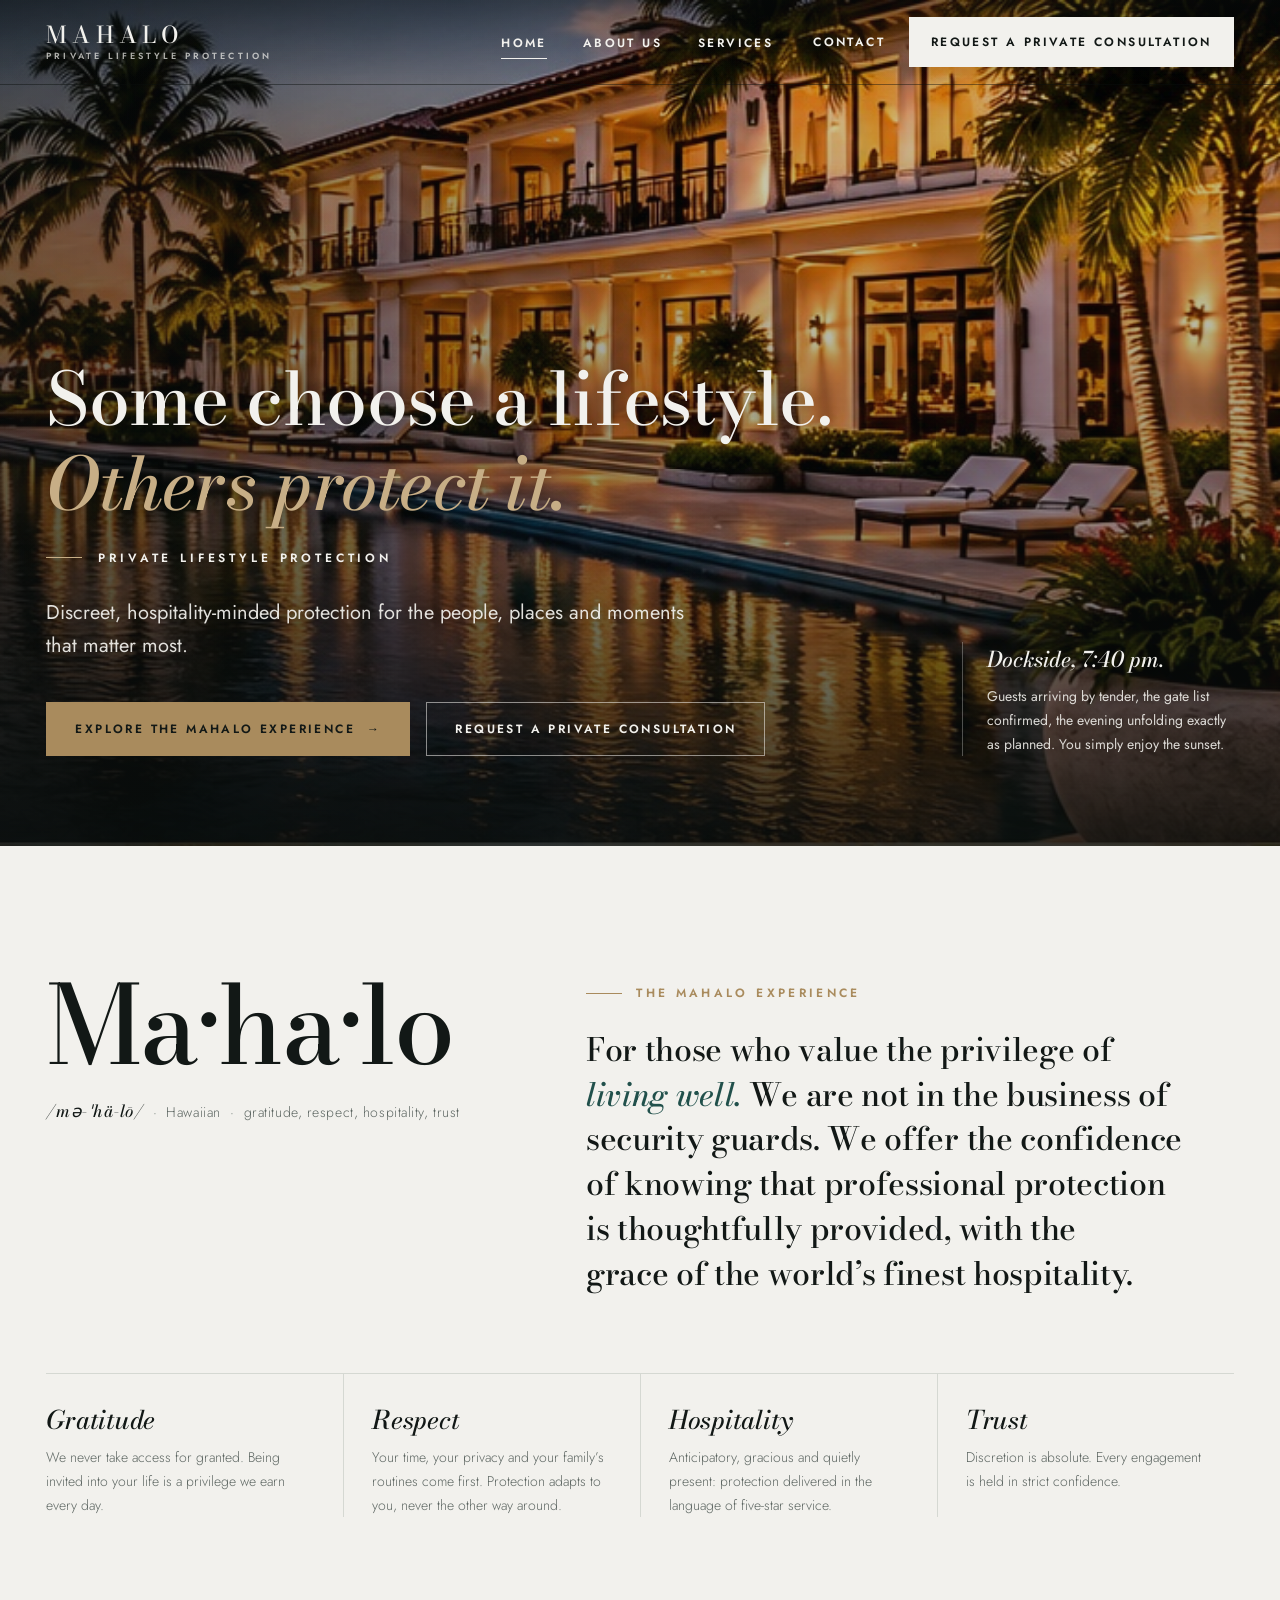
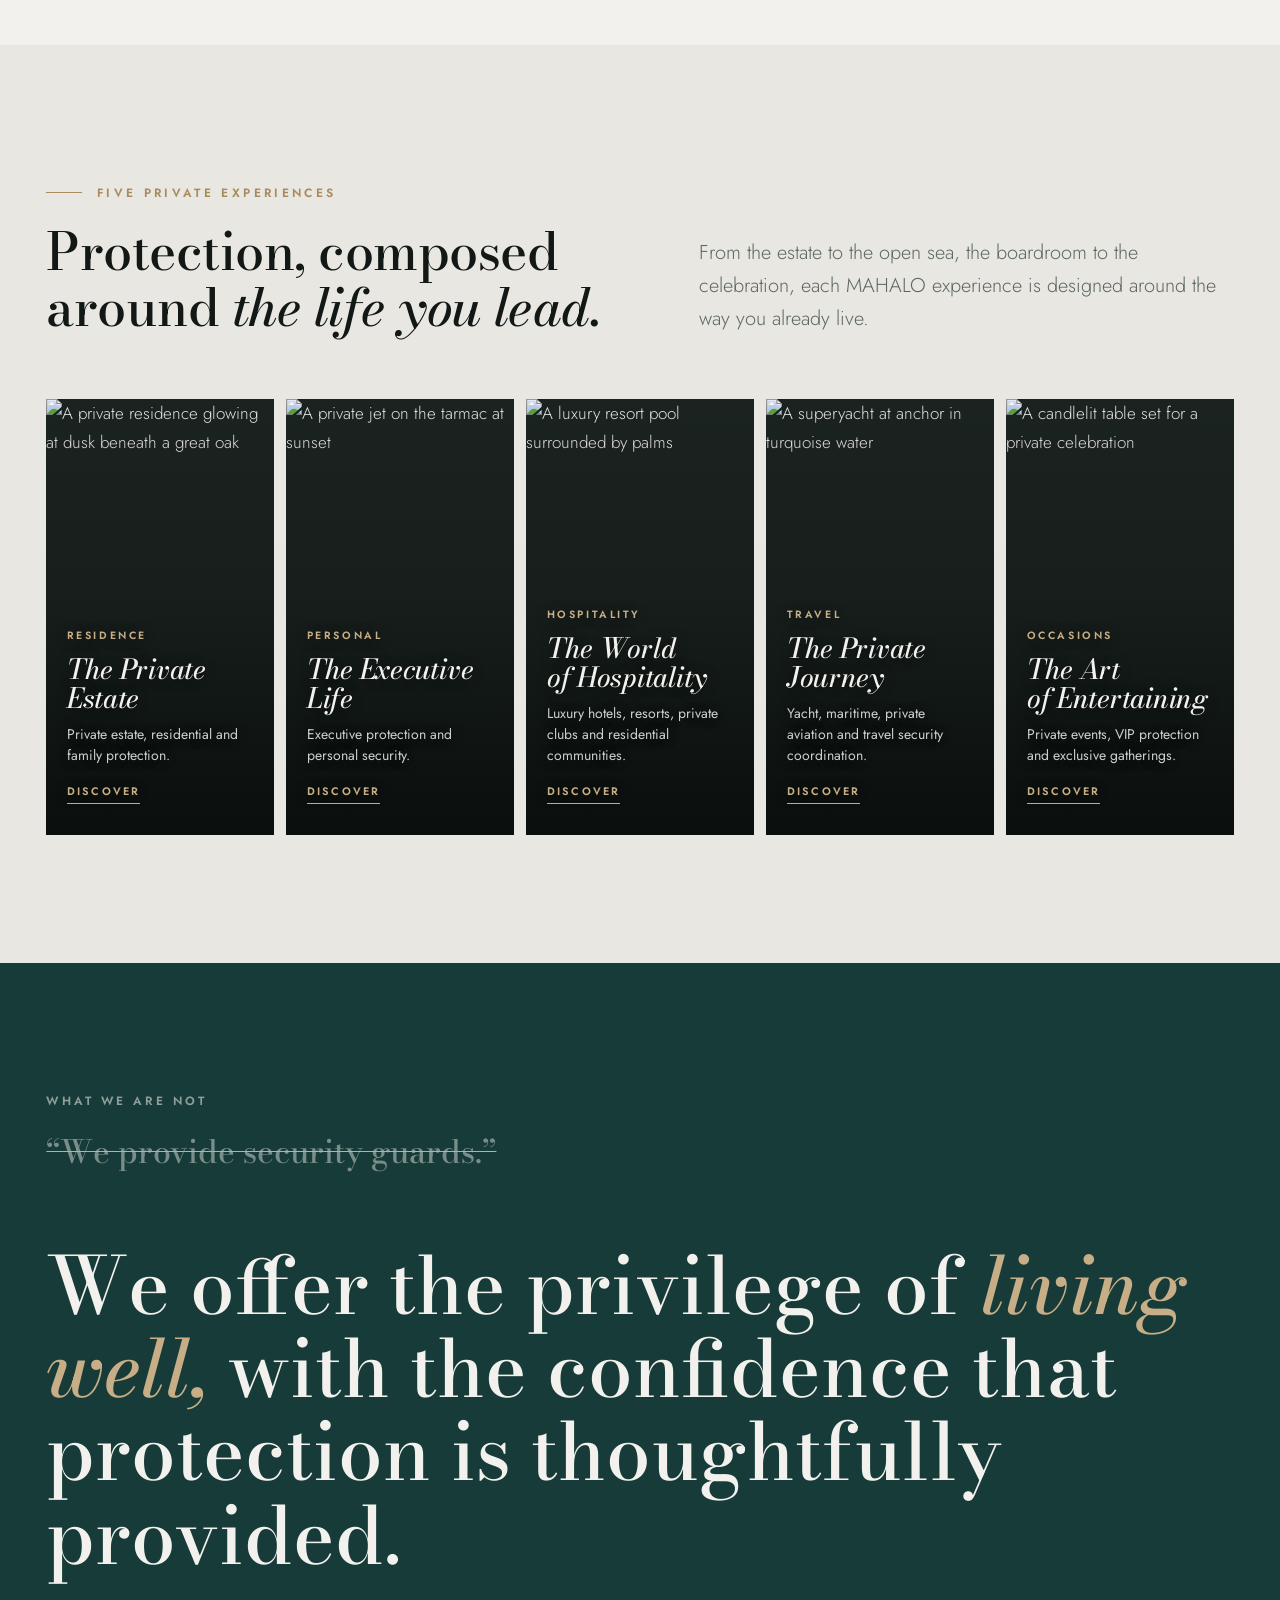
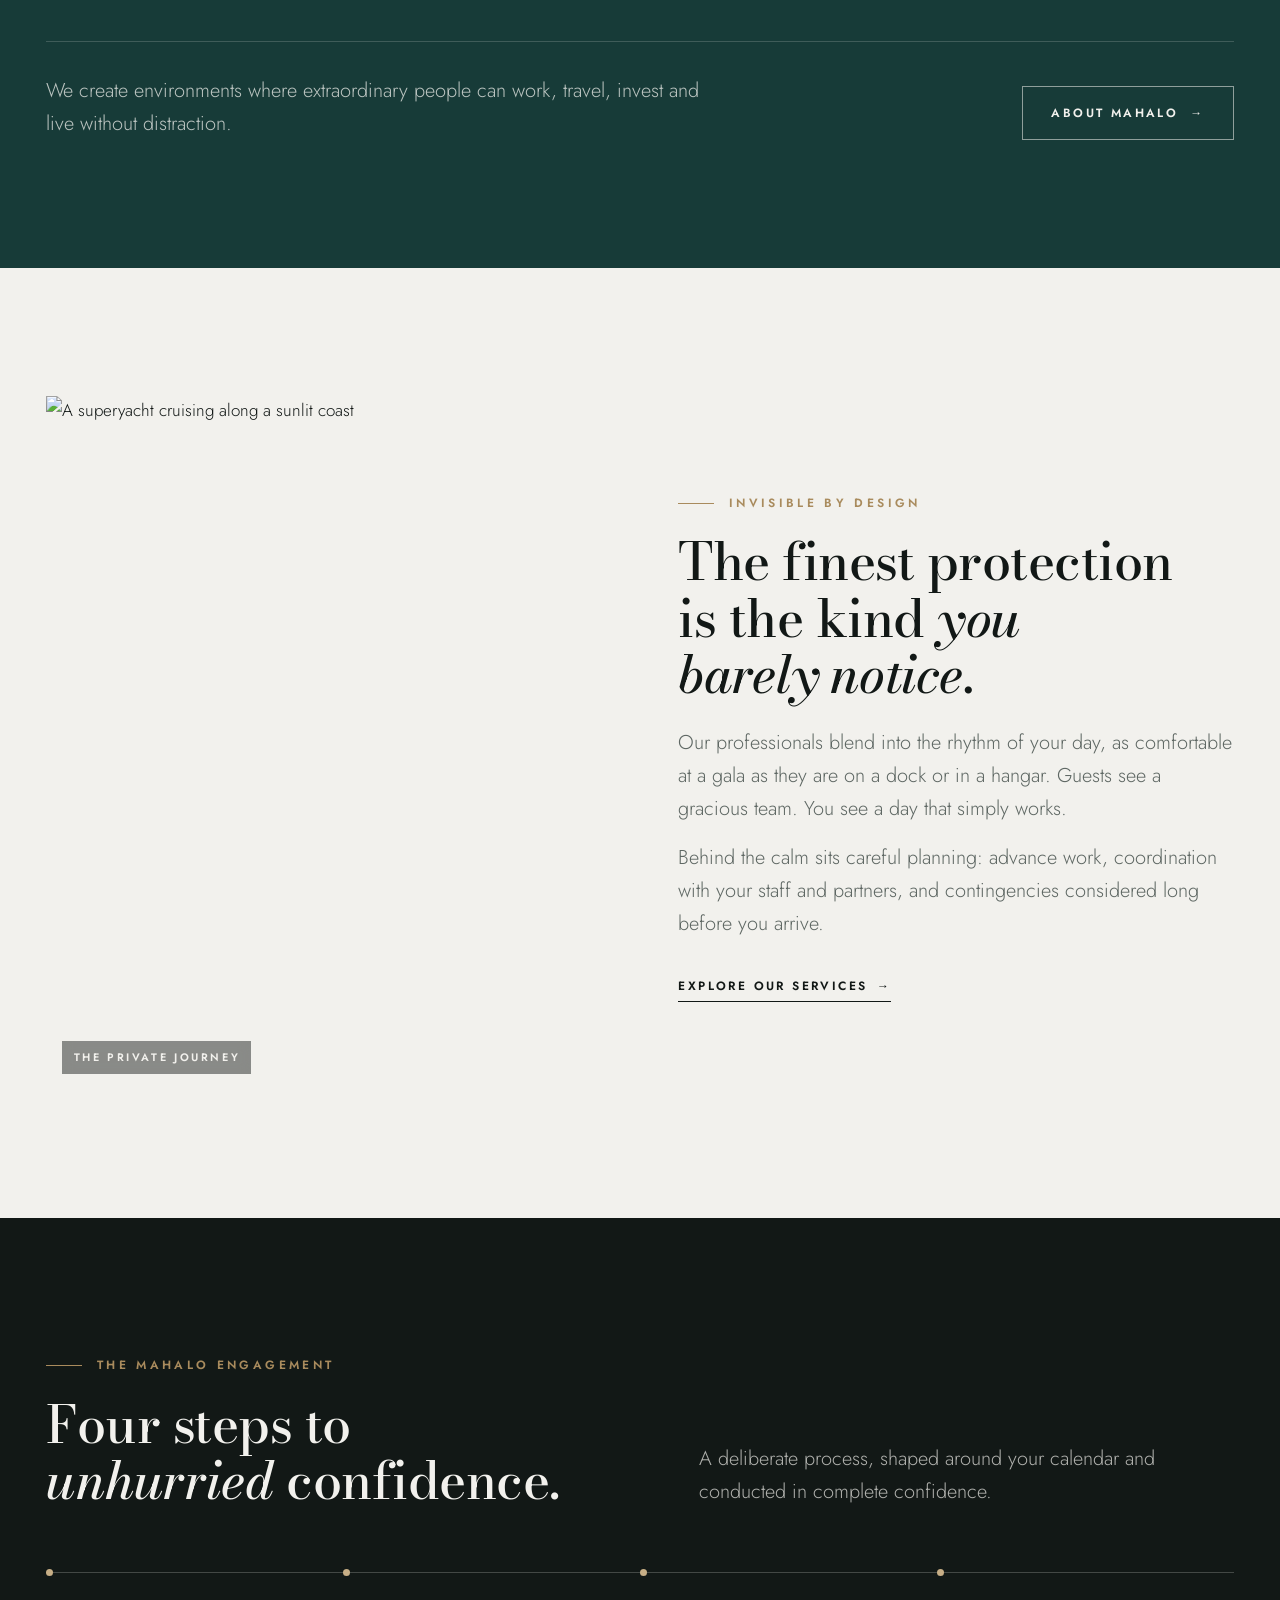
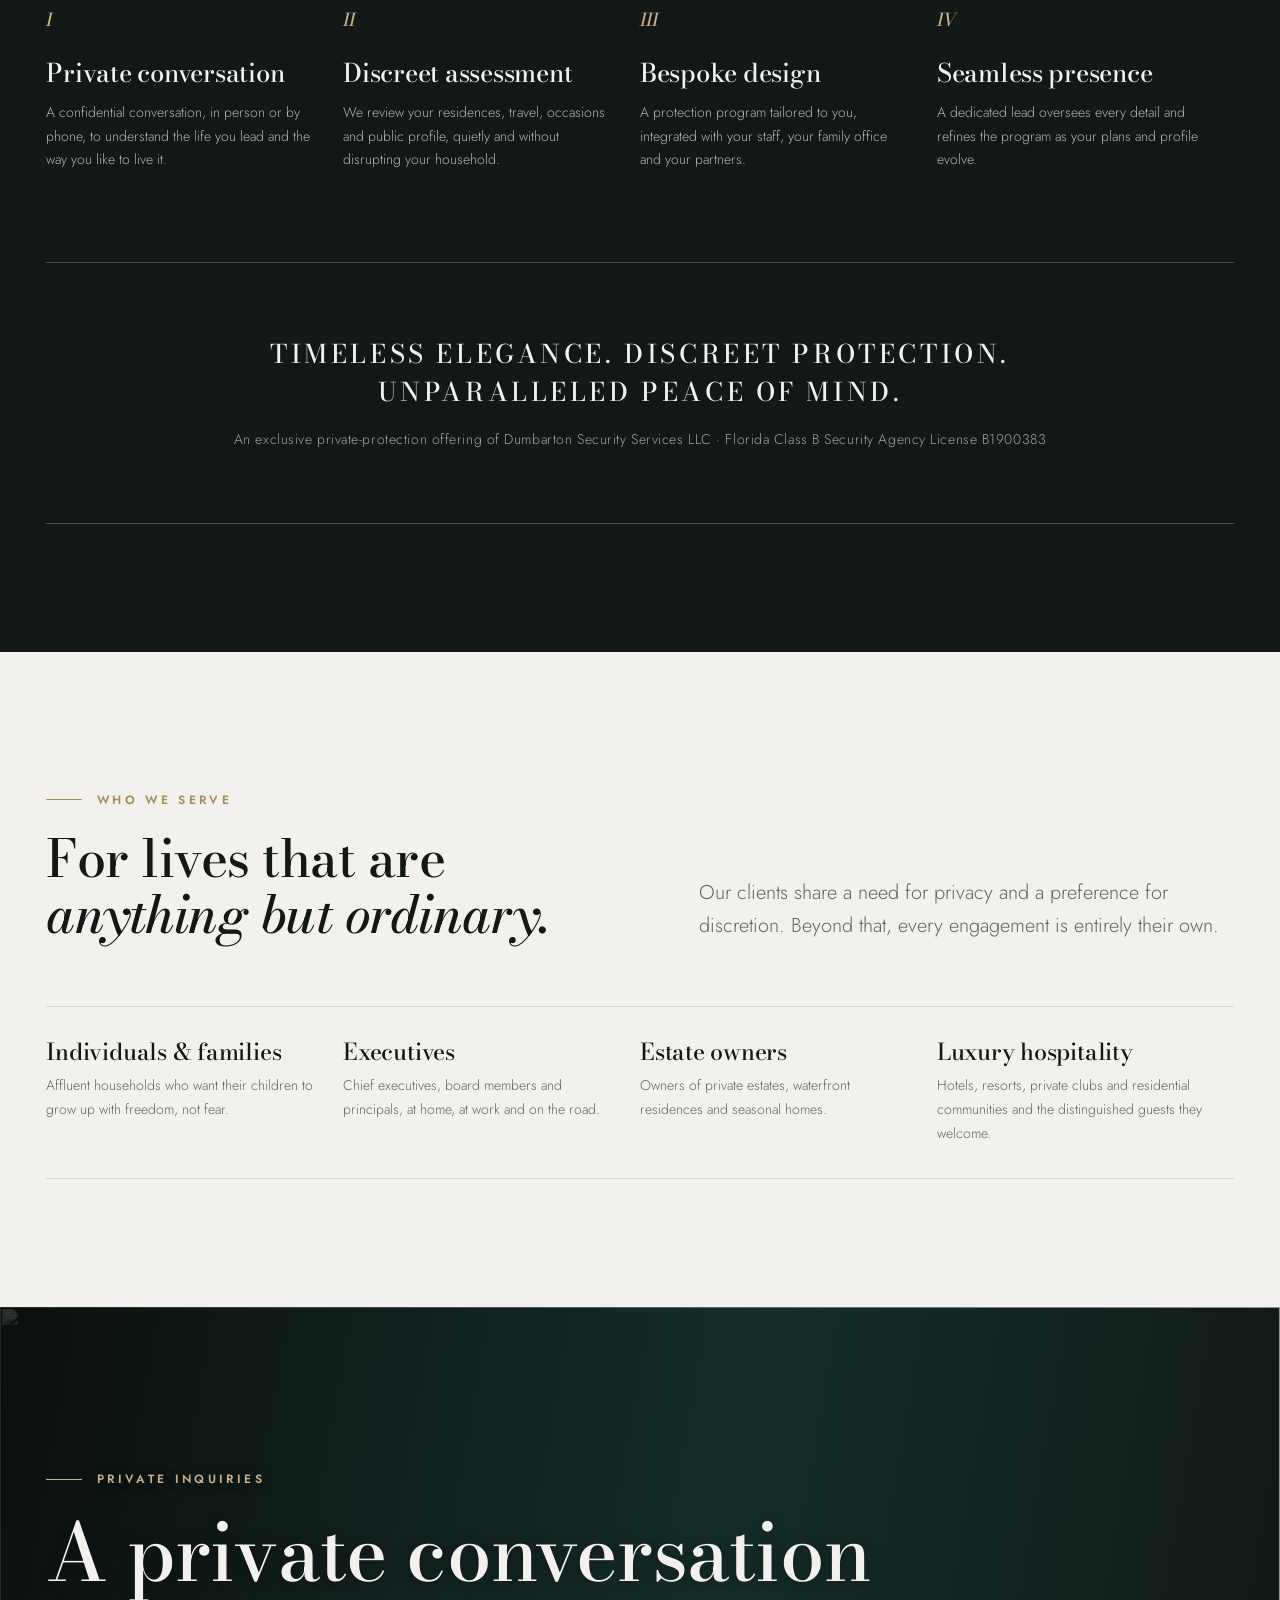
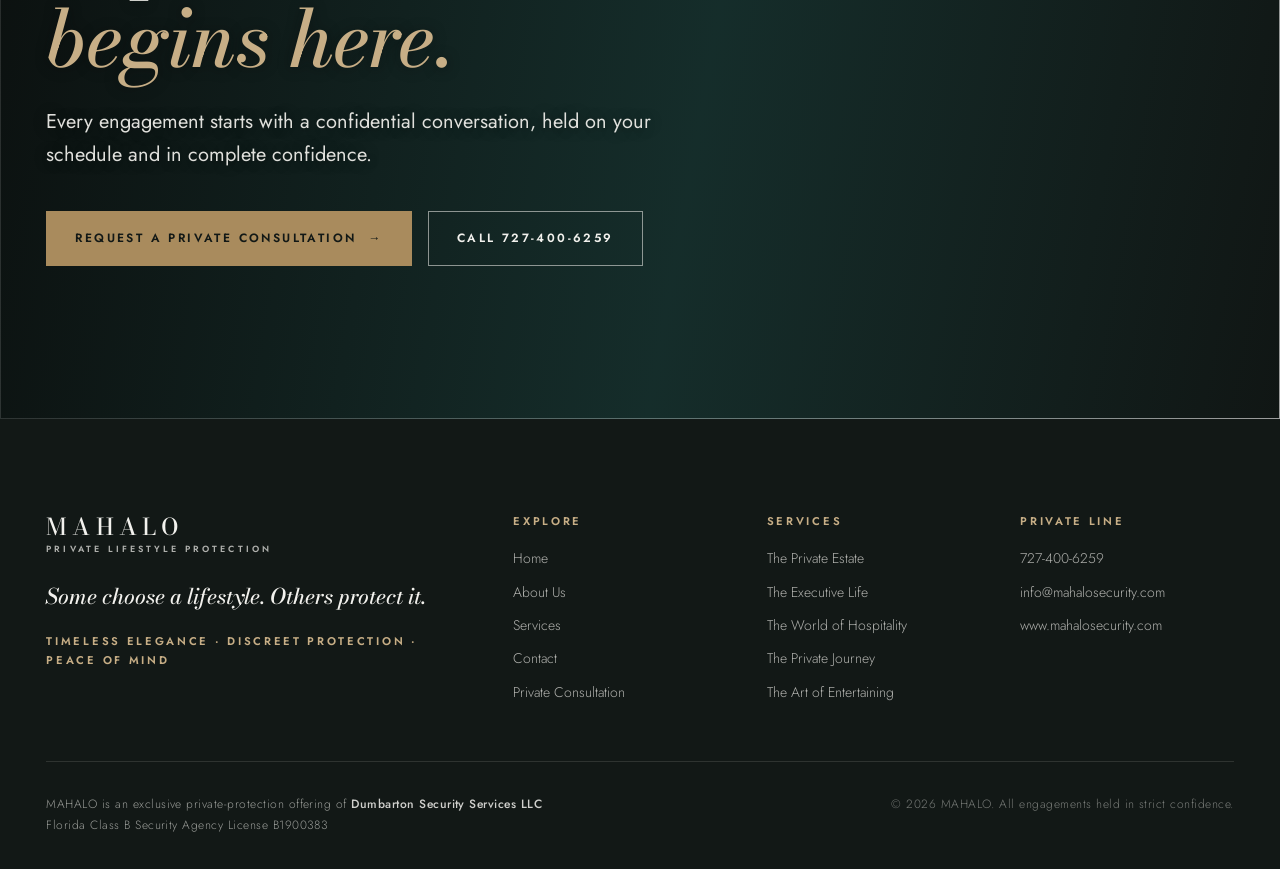
==== Site/index.html @ 7f3442cf "Rebrand as MAHALO luxury lifestyle site with five service pages and SEO Brand - MAHALO / Private Lif" ====
<!doctype html>
<html lang="en">
<head>
<meta charset="utf-8">
<meta name="viewport" content="width=device-width, initial-scale=1, viewport-fit=cover">
<title>MAHALO | Private Lifestyle Protection &amp; Estate Security</title>
<meta name="description" content="Discreet private protection for affluent families, executives, estate owners and luxury hospitality: estate, executive, travel and private event security.">
<meta name="robots" content="index, follow, max-image-preview:large, max-snippet:-1">
<link rel="canonical" href="https://www.mahalosecurity.com/">
<meta name="theme-color" content="#121816">
<meta property="og:type" content="website">
<meta property="og:site_name" content="MAHALO Private Lifestyle Protection">
<meta property="og:title" content="MAHALO | Private Lifestyle Protection &amp; Estate Security">
<meta property="og:description" content="Discreet private protection for affluent families, executives, estate owners and luxury hospitality: estate, executive, travel and private event security.">
<meta property="og:url" content="https://www.mahalosecurity.com/">
<meta property="og:image" content="https://www.mahalosecurity.com/assets/images/mahalo-estate-sunset.jpg">
<meta name="twitter:card" content="summary_large_image">
<meta name="twitter:title" content="MAHALO | Private Lifestyle Protection &amp; Estate Security">
<meta name="twitter:description" content="Discreet private protection for affluent families, executives, estate owners and luxury hospitality: estate, executive, travel and private event security.">
<meta name="twitter:image" content="https://www.mahalosecurity.com/assets/images/mahalo-estate-sunset.jpg">
<link rel="icon" href="assets/favicon.svg" type="image/svg+xml">
<link rel="preconnect" href="https://fonts.googleapis.com">
<link rel="preconnect" href="https://fonts.gstatic.com" crossorigin>
<link rel="stylesheet" href="https://fonts.googleapis.com/css2?family=Bodoni+Moda:ital,opsz,wght@0,6..96,400..600;1,6..96,400..600&family=Jost:wght@300..600&display=swap">
<link rel="stylesheet" href="assets/styles.css?v=11">
<link rel="preload" as="image" href="assets/images/mahalo-estate-sunset.jpg">
<script type="application/ld+json">{"@context": "https://schema.org", "@type": "ProfessionalService", "@id": "https://www.mahalosecurity.com/#mahalo", "name": "MAHALO", "alternateName": "MAHALO Private Lifestyle Protection", "slogan": "Some choose a lifestyle. Others protect it.", "description": "MAHALO provides private lifestyle protection for affluent individuals and families, executives, estate owners and luxury hospitality clients: private estate and family protection, executive protection, luxury hospitality protection, yacht and private aviation travel security, and private event and VIP protection.", "url": "https://www.mahalosecurity.com/", "image": "https://www.mahalosecurity.com/assets/images/mahalo-estate-sunset.jpg", "telephone": "+1-727-400-6259", "email": "info@mahalosecurity.com", "knowsAbout": ["Private lifestyle protection", "Executive protection", "Personal security", "Estate security", "Luxury residential protection", "Family protection", "Yacht and maritime security", "Private aviation security", "Travel security", "Private event security", "VIP protection", "Luxury hospitality security"], "parentOrganization": {"@type": "Organization", "@id": "https://www.mahalosecurity.com/#operator", "name": "Dumbarton Security Services LLC", "hasCredential": {"@type": "EducationalOccupationalCredential", "credentialCategory": "license", "name": "Florida Class B Security Agency License", "identifier": "B1900383", "recognizedBy": {"@type": "GovernmentOrganization", "name": "Florida Department of Agriculture and Consumer Services, Division of Licensing"}}}, "hasOfferCatalog": {"@type": "OfferCatalog", "name": "MAHALO private lifestyle protection services", "itemListElement": [{"@type": "Offer", "itemOffered": {"@type": "Service", "name": "The Private Estate", "description": "Private estate, residential and family protection.", "url": "https://www.mahalosecurity.com/estate-protection.html"}}, {"@type": "Offer", "itemOffered": {"@type": "Service", "name": "The Executive Life", "description": "Executive protection and personal security.", "url": "https://www.mahalosecurity.com/executive-protection.html"}}, {"@type": "Offer", "itemOffered": {"@type": "Service", "name": "The World of Hospitality", "description": "Luxury hotels, resorts, private clubs and residential communities.", "url": "https://www.mahalosecurity.com/luxury-hospitality-security.html"}}, {"@type": "Offer", "itemOffered": {"@type": "Service", "name": "The Private Journey", "description": "Yacht, maritime, private aviation and travel security coordination.", "url": "https://www.mahalosecurity.com/yacht-aviation-travel-security.html"}}, {"@type": "Offer", "itemOffered": {"@type": "Service", "name": "The Art of Entertaining", "description": "Private events, VIP protection and exclusive gatherings.", "url": "https://www.mahalosecurity.com/private-event-security.html"}}]}}</script>
</head>
<body class="has-hero">
<a class="skip-link" href="#main">Skip to content</a>
<header class="site-header">
  <div class="wrap header-inner">
    <a class="brand" href="index.html" aria-label="MAHALO, Private Lifestyle Protection, home">
      <!-- Brand wordmark. Replace with the final MAHALO logo artwork when approved. -->
      <span class="brand-word"><strong>MAHALO</strong><small>Private Lifestyle Protection</small></span>
    </a>
    <button class="menu-toggle" type="button" aria-expanded="false" aria-controls="primary-nav" aria-label="Open menu"><span></span><span></span></button>
    <nav class="primary-nav" id="primary-nav" aria-label="Primary">
      <ul class="nav-links">
          <li><a href="index.html" aria-current="page">Home</a></li>
          <li><a href="about.html">About Us</a></li>
          <li><a href="services.html">Services</a></li>
      </ul>
      <div class="nav-ctas">
        <a class="nav-contact" href="contact.html">Contact</a>
        <a class="btn" href="consultation.html">Request a Private Consultation</a>
      </div>
    </nav>
  </div>
</header>
<main id="main">
<section class="hero">
  <div class="hero-media"><img src="assets/images/mahalo-estate-sunset.jpg" alt="A waterfront estate at sunset, its terraces and palms reflected in the water" fetchpriority="high"></div>
  <div class="wrap hero-content">
    <div>
      <h1 class="rise hero-tagline">Some choose a lifestyle. <span class="tagline-2">Others protect it.</span></h1>
      <p class="hero-sub rise rise-2">Private Lifestyle Protection</p>
      <p class="lede rise rise-3">Discreet, hospitality-minded protection for the people, places and moments that matter most.</p>
      <div class="hero-actions rise rise-4">
        <a class="btn btn--brass" href="#experience">Explore the MAHALO Experience <span class="arrow" aria-hidden="true">→</span></a>
        <a class="btn btn--ghost-light" href="consultation.html">Request a Private Consultation</a>
      </div>
    </div>
    <aside class="hero-aside rise rise-4">
      <strong>Dockside, 7:40 pm.</strong>
      Guests arriving by tender, the gate list confirmed, the evening unfolding exactly as planned. You simply enjoy the sunset.
    </aside>
  </div>
</section>

<section class="section" id="experience">
  <div class="wrap">
    <div class="meaning">
      <div class="reveal">
        <p class="pronounce">Ma·ha·lo</p>
        <p class="pronounce-meta"><i>/mə-ˈhä-lō/</i> &nbsp;·&nbsp; Hawaiian &nbsp;·&nbsp; gratitude, respect, hospitality, trust</p>
      </div>
      <div class="reveal">
        <span class="eyebrow">The MAHALO experience</span>
        <h2 class="meaning-statement" style="margin-top:1.5rem">For those who value the privilege of <em>living well.</em> We are not in the business of security guards. We offer the confidence of knowing that professional protection is thoughtfully provided, with the grace of the world’s finest hospitality.</h2>
      </div>
    </div>
    <div class="pillars reveal">
      <div class="pillar"><h3>Gratitude</h3><p>We never take access for granted. Being invited into your life is a privilege we earn every day.</p></div>
      <div class="pillar"><h3>Respect</h3><p>Your time, your privacy and your family’s routines come first. Protection adapts to you, never the other way around.</p></div>
      <div class="pillar"><h3>Hospitality</h3><p>Anticipatory, gracious and quietly present: protection delivered in the language of five-star service.</p></div>
      <div class="pillar"><h3>Trust</h3><p>Discretion is absolute. Every engagement is held in strict confidence.</p></div>
    </div>
  </div>
</section>

<section class="section section--sand" aria-labelledby="services-title">
  <div class="wrap">
    <div class="section-head reveal">
      <div>
        <span class="eyebrow">Five private experiences</span>
        <h2 id="services-title">Protection, composed around <em>the life you lead.</em></h2>
      </div>
      <p class="lede">From the estate to the open sea, the boardroom to the celebration, each MAHALO experience is designed around the way you already live.</p>
    </div>
    <div class="experiences">
      <a class="experience reveal" href="estate-protection.html">
        <img src="https://images.unsplash.com/photo-1600585154340-be6161a56a0c?auto=format&fit=crop&w=900&q=75" alt="A private residence glowing at dusk beneath a great oak" loading="lazy" decoding="async">
        <div class="experience-body"><span>Residence</span><h3>The Private Estate</h3><p>Private estate, residential and family protection.</p><span class="more">Discover</span></div>
      </a>
      <a class="experience reveal" href="executive-protection.html">
        <img src="https://images.unsplash.com/photo-1474302770737-173ee21bab63?auto=format&fit=crop&w=900&q=75" alt="A private jet on the tarmac at sunset" loading="lazy" decoding="async">
        <div class="experience-body"><span>Personal</span><h3>The Executive Life</h3><p>Executive protection and personal security.</p><span class="more">Discover</span></div>
      </a>
      <a class="experience reveal" href="luxury-hospitality-security.html">
        <img src="https://images.unsplash.com/photo-1566073771259-6a8506099945?auto=format&fit=crop&w=900&q=75" alt="A luxury resort pool surrounded by palms" loading="lazy" decoding="async">
        <div class="experience-body"><span>Hospitality</span><h3>The World of Hospitality</h3><p>Luxury hotels, resorts, private clubs and residential communities.</p><span class="more">Discover</span></div>
      </a>
      <a class="experience reveal" href="yacht-aviation-travel-security.html">
        <img src="https://images.unsplash.com/photo-1567899378494-47b22a2ae96a?auto=format&fit=crop&w=900&q=75" alt="A superyacht at anchor in turquoise water" loading="lazy" decoding="async">
        <div class="experience-body"><span>Travel</span><h3>The Private Journey</h3><p>Yacht, maritime, private aviation and travel security coordination.</p><span class="more">Discover</span></div>
      </a>
      <a class="experience reveal" href="private-event-security.html">
        <img src="https://images.unsplash.com/photo-1519167758481-83f550bb49b3?auto=format&fit=crop&w=900&q=75" alt="A candlelit table set for a private celebration" loading="lazy" decoding="async">
        <div class="experience-body"><span>Occasions</span><h3>The Art of Entertaining</h3><p>Private events, VIP protection and exclusive gatherings.</p><span class="more">Discover</span></div>
      </a>
    </div>
  </div>
</section>

<section class="section section--dark">
  <div class="wrap reframe">
    <p class="reframe-label reveal">What we are not</p>
    <p class="reframe-old reveal">“We provide security guards.”</p>
    <p class="reframe-new reveal">We offer the privilege of <em>living well,</em> with the confidence that protection is thoughtfully provided.</p>
    <div class="reframe-foot reveal">
      <p class="lede">We create environments where extraordinary people can work, travel, invest and live without distraction.</p>
      <a class="btn btn--ghost-light" href="about.html">About MAHALO <span class="arrow" aria-hidden="true">→</span></a>
    </div>
  </div>
</section>

<section class="section">
  <div class="wrap split">
    <figure class="split-media reveal" style="margin:0">
      <img src="https://images.unsplash.com/photo-1569263979104-865ab7cd8d13?auto=format&fit=crop&w=1400&q=75" alt="A superyacht cruising along a sunlit coast" loading="lazy" decoding="async">
      <figcaption>The Private Journey</figcaption>
    </figure>
    <div class="split-body reveal">
      <span class="eyebrow">Invisible by design</span>
      <h2>The finest protection is the kind <em>you barely notice.</em></h2>
      <p class="lede">Our professionals blend into the rhythm of your day, as comfortable at a gala as they are on a dock or in a hangar. Guests see a gracious team. You see a day that simply works.</p>
      <p class="lede">Behind the calm sits careful planning: advance work, coordination with your staff and partners, and contingencies considered long before you arrive.</p>
      <a class="text-link" href="services.html">Explore our services <span aria-hidden="true">→</span></a>
    </div>
  </div>
</section>

<section class="section section--basalt">
  <div class="wrap">
    <div class="section-head reveal">
      <div>
        <span class="eyebrow">The MAHALO engagement</span>
        <h2>Four steps to <em>unhurried</em> confidence.</h2>
      </div>
      <p class="lede">A deliberate process, shaped around your calendar and conducted in complete confidence.</p>
    </div>
    <ol class="process reveal">
      <li><h3>Private conversation</h3><p>A confidential conversation, in person or by phone, to understand the life you lead and the way you like to live it.</p></li>
      <li><h3>Discreet assessment</h3><p>We review your residences, travel, occasions and public profile, quietly and without disrupting your household.</p></li>
      <li><h3>Bespoke design</h3><p>A protection program tailored to you, integrated with your staff, your family office and your partners.</p></li>
      <li><h3>Seamless presence</h3><p>A dedicated lead oversees every detail and refines the program as your plans and profile evolve.</p></li>
    </ol>
    <div class="statement-strip reveal" style="margin-top:clamp(3.5rem,7vw,6rem)">
      <p>Timeless elegance. Discreet protection. Unparalleled peace of mind.</p>
      <small>An exclusive private-protection offering of Dumbarton Security Services LLC · Florida Class B Security Agency License B1900383</small>
    </div>
  </div>
</section>

<section class="section">
  <div class="wrap">
    <div class="section-head reveal">
      <div>
        <span class="eyebrow">Who we serve</span>
        <h2>For lives that are <em>anything but ordinary.</em></h2>
      </div>
      <p class="lede">Our clients share a need for privacy and a preference for discretion. Beyond that, every engagement is entirely their own.</p>
    </div>
    <div class="served reveal">
      <div><h3>Individuals &amp; families</h3><p>Affluent households who want their children to grow up with freedom, not fear.</p></div>
      <div><h3>Executives</h3><p>Chief executives, board members and principals, at home, at work and on the road.</p></div>
      <div><h3>Estate owners</h3><p>Owners of private estates, waterfront residences and seasonal homes.</p></div>
      <div><h3>Luxury hospitality</h3><p>Hotels, resorts, private clubs and residential communities and the distinguished guests they welcome.</p></div>
    </div>
  </div>
</section>

<section class="cta-band" aria-labelledby="cta-title">
  <img src="https://images.unsplash.com/photo-1506929562872-bb421503ef21?auto=format&fit=crop&w=2000&q=75" alt="" loading="lazy" decoding="async">
  <div class="wrap">
    <span class="eyebrow">Private inquiries</span>
    <h2 id="cta-title">A private conversation <em>begins here.</em></h2>
    <p class="lede">Every engagement starts with a confidential conversation, held on your schedule and in complete confidence.</p>
    <div class="cta-actions">
      <a class="btn btn--brass" href="consultation.html">Request a Private Consultation <span class="arrow" aria-hidden="true">→</span></a>
      <a class="btn btn--ghost-light" href="tel:+17274006259">Call 727-400-6259</a>
    </div>
  </div>
</section>

</main>
<footer class="site-footer">
  <div class="wrap">
    <div class="footer-top">
      <div class="footer-brand">
        <a class="brand" href="index.html" aria-label="MAHALO, Private Lifestyle Protection, home">
      <!-- Brand wordmark. Replace with the final MAHALO logo artwork when approved. -->
      <span class="brand-word"><strong>MAHALO</strong><small>Private Lifestyle Protection</small></span>
    </a>
        <p class="footer-tagline">Some choose a lifestyle. Others protect it.</p>
        <p class="footer-statement">Timeless elegance · Discreet protection · Peace of mind</p>
      </div>
      <div class="footer-col">
        <h4>Explore</h4>
        <ul>
          <li><a href="index.html">Home</a></li>
          <li><a href="about.html">About Us</a></li>
          <li><a href="services.html">Services</a></li>
          <li><a href="contact.html">Contact</a></li>
          <li><a href="consultation.html">Private Consultation</a></li>
        </ul>
      </div>
      <div class="footer-col">
        <h4>Services</h4>
        <ul>
          <li><a href="estate-protection.html">The Private Estate</a></li>
          <li><a href="executive-protection.html">The Executive Life</a></li>
          <li><a href="luxury-hospitality-security.html">The World of Hospitality</a></li>
          <li><a href="yacht-aviation-travel-security.html">The Private Journey</a></li>
          <li><a href="private-event-security.html">The Art of Entertaining</a></li>
        </ul>
      </div>
      <div class="footer-col">
        <h4>Private Line</h4>
        <ul>
          <li><a href="tel:+17274006259">727-400-6259</a></li>
          <li><a href="mailto:info@mahalosecurity.com">info@mahalosecurity.com</a></li>
          <li><a href="https://www.mahalosecurity.com/">www.mahalosecurity.com</a></li>
        </ul>
      </div>
    </div>
    <div class="footer-bottom">
      <p class="license">MAHALO is an exclusive private-protection offering of <strong>Dumbarton Security Services LLC</strong><br>Florida Class B Security Agency License B1900383</p>
      <span>&copy; <span id="year">2026</span> MAHALO. All engagements held in strict confidence.</span>
    </div>
  </div>
</footer>
<script src="assets/main.js?v=11"></script>
</body>
</html>
---- Site/assets/styles.css ----
/* ==========================================================================
   Mahalo — Private Lifestyle Protection
   Design tokens
   ========================================================================== */
:root {
  --salt: #f2f1ed;
  --salt-2: #e8e7e1;
  --basalt: #121816;
  --basalt-2: #1c2421;
  --lagoon: #173b38;
  --lagoon-2: #21504b;
  --brass: #a98b5d;
  --brass-soft: #c7ae86;
  --mist: #d5d8d2;
  --stone: #5e6763;
  --stone-light: #9aa39e;

  --font-display: "Bodoni Moda", "Didot", "Bodoni 72", Georgia, serif;
  /* Bodoni Moda text cut: sturdier hairlines, better over imagery */
  --display-opsz: "opsz" 11;
  --display-weight: 500;
  /* small uppercase labels and text set over photography */
  --label-weight: 600;
  --on-image-weight: 400;
  --on-image-shadow: 0 1px 14px rgba(8, 12, 11, 0.45);
  --font-body: "Jost", "Futura", "Avenir Next", "Helvetica Neue", Arial, sans-serif;

  /* type scale */
  --t-xs: 0.75rem;
  --t-sm: 0.875rem;
  --t-base: 1.0625rem;
  --t-lg: 1.25rem;
  --t-xl: clamp(1.5rem, 1.2rem + 1.2vw, 2rem);
  --t-2xl: clamp(2rem, 1.4rem + 2.4vw, 3.25rem);
  --t-3xl: clamp(2.6rem, 1.6rem + 4.2vw, 5.25rem);

  --gutter: clamp(1rem, 0.5rem + 3vw, 3.5rem);
  --maxw: 1320px;
  --header-h: 84px;
  --ease: cubic-bezier(0.22, 0.61, 0.36, 1);
}

*, *::before, *::after { box-sizing: border-box; }

html { scroll-behavior: smooth; -webkit-text-size-adjust: 100%; }

body {
  margin: 0;
  background: var(--salt);
  color: var(--basalt);
  font-family: var(--font-body);
  font-weight: 300;
  font-size: var(--t-base);
  line-height: 1.7;
  -webkit-font-smoothing: antialiased;
  text-rendering: optimizeLegibility;
}

img { max-width: 100%; display: block; }
a { color: inherit; }

h1, h2, h3, h4 {
  font-family: var(--font-display);
  font-variation-settings: var(--display-opsz);
  font-weight: var(--display-weight);
  line-height: 1.08;
  letter-spacing: -0.01em;
  margin: 0;
  text-wrap: balance;
}
h1 em, h2 em, h3 em { font-style: italic; }
p { margin: 0; }

:focus-visible { outline: 2px solid var(--brass); outline-offset: 3px; }

.wrap {
  width: 100%;
  max-width: var(--maxw);
  margin-inline: auto;
  padding-inline: var(--gutter);
}

.eyebrow {
  font-family: var(--font-body);
  font-size: var(--t-xs);
  font-weight: var(--label-weight);
  letter-spacing: 0.28em;
  text-transform: uppercase;
  color: var(--brass);
  display: inline-flex;
  align-items: center;
  gap: 0.9rem;
}
.eyebrow::before {
  content: "";
  width: 2.25rem;
  height: 1px;
  background: currentColor;
}

.lede {
  font-size: var(--t-lg);
  line-height: 1.65;
  color: var(--stone);
  max-width: 34em;
}

.skip-link {
  position: absolute;
  left: -999px;
  top: 0;
  background: var(--basalt);
  color: var(--salt);
  padding: 0.75rem 1rem;
  z-index: 200;
}
.skip-link:focus { left: 1rem; top: 1rem; }

/* ==========================================================================
   Buttons
   ========================================================================== */
.btn {
  --btn-bg: var(--basalt);
  --btn-fg: var(--salt);
  --btn-bd: var(--basalt);
  display: inline-flex;
  align-items: center;
  justify-content: center;
  gap: 0.75rem;
  padding: 1rem 1.75rem;
  background: var(--btn-bg);
  color: var(--btn-fg);
  border: 1px solid var(--btn-bd);
  font-family: var(--font-body);
  font-size: var(--t-xs);
  font-weight: var(--label-weight);
  letter-spacing: 0.2em;
  text-transform: uppercase;
  text-decoration: none;
  cursor: pointer;
  transition: background 0.35s var(--ease), color 0.35s var(--ease), border-color 0.35s var(--ease);
  white-space: nowrap;
}
.btn:hover { --btn-bg: var(--lagoon); --btn-bd: var(--lagoon); }
.btn .arrow { transition: transform 0.35s var(--ease); }
.btn:hover .arrow { transform: translateX(4px); }

.btn--brass { --btn-bg: var(--brass); --btn-bd: var(--brass); --btn-fg: var(--basalt); }
.btn--brass:hover { --btn-bg: var(--brass-soft); --btn-bd: var(--brass-soft); --btn-fg: var(--basalt); }

.btn--ghost { --btn-bg: transparent; --btn-fg: var(--basalt); --btn-bd: currentColor; }
.btn--ghost:hover { --btn-bg: var(--basalt); --btn-fg: var(--salt); --btn-bd: var(--basalt); }

.btn--ghost-light { --btn-bg: transparent; --btn-fg: var(--salt); --btn-bd: rgba(242, 241, 237, 0.55); }
.btn--ghost-light:hover { --btn-bg: var(--salt); --btn-fg: var(--basalt); --btn-bd: var(--salt); }

.text-link {
  font-size: var(--t-xs);
  font-weight: var(--label-weight);
  letter-spacing: 0.2em;
  text-transform: uppercase;
  text-decoration: none;
  padding-bottom: 0.3rem;
  border-bottom: 1px solid currentColor;
  display: inline-flex;
  gap: 0.6rem;
  align-items: center;
}
.text-link:hover { color: var(--brass); }

/* ==========================================================================
   Header (sticky)
   ========================================================================== */
.site-header {
  position: fixed;
  inset: 0 0 auto 0;
  z-index: 100;
  padding-top: env(safe-area-inset-top, 0px);
  color: var(--basalt);
  background: rgba(242, 241, 237, 0.92);
  backdrop-filter: saturate(140%) blur(14px);
  -webkit-backdrop-filter: saturate(140%) blur(14px);
  border-bottom: 1px solid rgba(18, 24, 22, 0.08);
  transition: background 0.45s var(--ease), color 0.45s var(--ease), border-color 0.45s var(--ease);
}
/* Over a photo hero, the header starts transparent and turns solid on scroll */
.has-hero .site-header:not(.is-scrolled):not(.menu-open) {
  background: linear-gradient(to bottom, rgba(10, 14, 13, 0.45), rgba(10, 14, 13, 0));
  backdrop-filter: none;
  -webkit-backdrop-filter: none;
  border-color: transparent;
  color: var(--salt);
}

.header-inner {
  height: var(--header-h);
  display: flex;
  align-items: center;
  justify-content: space-between;
  gap: 2rem;
}

/* ---- LOGO PLACEHOLDER: replace .brand contents with the Mahalo logo ---- */
.brand {
  display: inline-flex;
  align-items: center;
  gap: 0.8rem;
  text-decoration: none;
  flex-shrink: 0;
}
.brand-mark {
  width: 38px;
  height: 38px;
  border: 1px dashed currentColor;
  border-radius: 50%;
  display: grid;
  place-items: center;
  font-family: var(--font-display);
  font-variation-settings: var(--display-opsz);
  font-weight: var(--display-weight);
  font-style: italic;
  font-size: 1.1rem;
  opacity: 0.9;
}
.brand-word {
  display: flex;
  flex-direction: column;
  line-height: 1;
}
.brand-word strong {
  font-family: var(--font-display);
  font-variation-settings: var(--display-opsz);
  font-weight: 500;
  font-size: 1.45rem;
  letter-spacing: 0.22em;
}
.brand-word small {
  font-size: 0.56rem;
  letter-spacing: 0.34em;
  text-transform: uppercase; font-weight: var(--label-weight);
  margin-top: 0.4rem;
  opacity: 0.7;
}

.primary-nav { display: flex; align-items: center; gap: 2.5rem; }
.nav-links {
  display: flex;
  gap: 2.25rem;
  list-style: none;
  margin: 0;
  padding: 0;
}
.nav-links a {
  white-space: nowrap;
  font-size: var(--t-xs);
  font-weight: var(--label-weight);
  letter-spacing: 0.2em;
  text-transform: uppercase;
  text-decoration: none;
  position: relative;
  padding-block: 0.4rem;
}
.nav-links a::after {
  content: "";
  position: absolute;
  left: 0;
  right: 0;
  bottom: 0;
  height: 1px;
  background: currentColor;
  transform: scaleX(0);
  transform-origin: left;
  transition: transform 0.4s var(--ease);
}
.nav-links a:hover::after,
.nav-links a[aria-current="page"]::after,
.nav-contact:hover::after,
.nav-contact[aria-current="page"]::after { transform: scaleX(1); }
.nav-contact {
  font-size: var(--t-xs);
  font-weight: var(--label-weight);
  letter-spacing: 0.2em;
  text-transform: uppercase;
  text-decoration: none;
  position: relative;
  padding-block: 0.4rem;
}
.nav-contact::after {
  content: "";
  position: absolute;
  left: 0; right: 0; bottom: 0;
  height: 1px;
  background: currentColor;
  transform: scaleX(0);
  transform-origin: left;
  transition: transform 0.4s var(--ease);
}

.nav-ctas { display: flex; align-items: center; gap: 1.5rem; }
.nav-ctas .btn { padding: 0.85rem 1.3rem; }
.has-hero .site-header:not(.is-scrolled):not(.menu-open) .nav-ctas .btn {
  --btn-bg: var(--salt); --btn-fg: var(--basalt); --btn-bd: var(--salt);
}

.menu-toggle {
  display: none;
  background: none;
  border: 0;
  color: inherit;
  width: 44px;
  height: 44px;
  padding: 0;
  cursor: pointer;
  position: relative;
}
.menu-toggle span {
  position: absolute;
  left: 10px;
  right: 10px;
  height: 1px;
  background: currentColor;
  transition: transform 0.35s var(--ease), opacity 0.2s;
}
.menu-toggle span:nth-child(1) { top: 17px; }
.menu-toggle span:nth-child(2) { top: 26px; }
.menu-open .menu-toggle span:nth-child(1) { transform: translateY(4.5px) rotate(45deg); }
.menu-open .menu-toggle span:nth-child(2) { transform: translateY(-4.5px) rotate(-45deg); }

@media (max-width: 1080px) {
  .nav-links { gap: 1.25rem; }
  .primary-nav { gap: 1.25rem; }
  .nav-ctas .btn { padding-inline: 1rem; }
  .nav-ctas .nav-contact { display: none; }
}

@media (max-width: 900px) {
  :root { --header-h: 72px; }
  /* backdrop-filter would trap the fixed menu panel inside the header */
  .site-header, .has-hero .site-header:not(.is-scrolled):not(.menu-open) { backdrop-filter: none; -webkit-backdrop-filter: none; }
  .site-header { background: rgba(242, 241, 237, 0.97); }
  .menu-toggle { display: block; }
  .primary-nav {
    position: fixed;
    inset: calc(var(--header-h) + env(safe-area-inset-top, 0px)) 0 0 0;
    background: var(--salt);
    color: var(--basalt);
    flex-direction: column;
    align-items: stretch;
    justify-content: space-between;
    gap: 2rem;
    padding: 2.5rem var(--gutter) calc(2.5rem + env(safe-area-inset-bottom, 0px));
    overflow-y: auto;
    opacity: 0;
    visibility: hidden;
    transform: translateY(-8px);
    transition: opacity 0.35s var(--ease), transform 0.35s var(--ease), visibility 0.35s;
  }
  .menu-open .primary-nav { opacity: 1; visibility: visible; transform: none; }
  .nav-links { flex-direction: column; gap: 0; }
  .nav-links li { border-bottom: 1px solid var(--mist); }
  .nav-links a {
    display: block;
    font-family: var(--font-display);
  font-variation-settings: var(--display-opsz);
    font-size: 2.1rem;
    font-weight: var(--display-weight);
    letter-spacing: 0;
    text-transform: none;
    padding-block: 1rem;
  }
  .nav-links a::after { display: none; }
  .nav-links a[aria-current="page"] { font-style: italic; color: var(--lagoon); }
  .primary-nav { justify-content: flex-start; gap: 0; }
  .nav-ctas { flex: 1; flex-direction: column; align-items: stretch; gap: 2rem; }
  .nav-ctas .btn { padding: 1.1rem 1.5rem; margin-top: auto; }
  .nav-ctas .nav-contact { display: block; font-family: var(--font-display);
  font-variation-settings: var(--display-opsz); font-size: 2.1rem; font-weight: var(--display-weight); letter-spacing: 0; text-transform: none; padding-block: 1rem; border-bottom: 1px solid var(--mist); }
  .nav-ctas .nav-contact::after { display: none; }
  body.menu-locked { overflow: hidden; }
}

/* ==========================================================================
   Heroes
   ========================================================================== */
.hero {
  position: relative;
  min-height: min(94vh, 900px);
  display: flex;
  align-items: flex-end;
  color: var(--salt);
  background: var(--basalt);
  overflow: hidden;
  isolation: isolate;
}
.hero-media {
  position: absolute;
  inset: 0;
  z-index: -2;
}
.hero-media img {
  width: 100%;
  height: 100%;
  object-fit: cover;
  animation: drift 24s var(--ease) both;
}
.hero::after {
  content: "";
  position: absolute;
  inset: 0;
  z-index: -1;
  background:
    linear-gradient(to top, rgba(10, 14, 13, 0.82) 0%, rgba(10, 14, 13, 0.35) 45%, rgba(10, 14, 13, 0.15) 100%),
    linear-gradient(to right, rgba(10, 14, 13, 0.45), rgba(10, 14, 13, 0) 60%);
}
@keyframes drift {
  from { transform: scale(1.08); }
  to { transform: scale(1); }
}

.hero-content {
  padding-top: calc(var(--header-h) + 4rem);
  padding-bottom: clamp(3rem, 7vw, 6rem);
  display: grid;
  grid-template-columns: minmax(0, 1fr) auto;
  align-items: end;
  gap: 3rem;
}
.hero h1 {
  font-size: var(--t-3xl);
  max-width: 13em;
  margin-top: 1.5rem;
}
.hero h1 em { color: var(--brass-soft); white-space: nowrap; }
.hero .lede { color: rgba(242, 241, 237, 0.92); font-weight: var(--on-image-weight); margin-top: 1.75rem; max-width: 32em; }
.hero-actions { display: flex; flex-wrap: wrap; gap: 1rem; margin-top: 2.5rem; }
.hero .eyebrow { color: var(--salt); }
.hero .eyebrow::before { background: var(--brass-soft); }
.hero-content, .cta-band .wrap, .tile-caption { text-shadow: var(--on-image-shadow); }
.hero .btn, .cta-band .btn { text-shadow: none; }

.hero-aside {
  max-width: 17rem;
  border-left: 1px solid rgba(242, 241, 237, 0.3);
  padding-left: 1.5rem;
  font-size: var(--t-sm);
  font-weight: var(--on-image-weight);
  color: rgba(242, 241, 237, 0.88);
}
.hero-aside strong {
  display: block;
  font-family: var(--font-display);
  font-variation-settings: var(--display-opsz);
  font-weight: var(--display-weight);
  font-style: italic;
  font-size: 1.35rem;
  color: var(--salt);
  margin-bottom: 0.4rem;
}

.hero--page { min-height: min(72vh, 640px); }
.hero--page h1 { font-size: var(--t-3xl); }

/* load sequence — elements begin visible; animation only adds polish */
.rise { animation: rise 1.1s var(--ease) both; }
.rise-2 { animation-delay: 0.12s; }
.rise-3 { animation-delay: 0.24s; }
.rise-4 { animation-delay: 0.36s; }
@keyframes rise {
  from { opacity: 0.001; transform: translateY(18px); }
  to { opacity: 1; transform: none; }
}

@media (max-width: 900px) {
  .hero-content { grid-template-columns: 1fr; }
  .hero-aside { display: none; }
}
@media (max-width: 520px) {
  .hero-actions .btn { flex: 1 1 100%; }
}

/* ==========================================================================
   Sections
   ========================================================================== */
.section { padding-block: clamp(4.5rem, 10vw, 9rem); }
.section--tight { padding-block: clamp(3.5rem, 7vw, 6rem); }
.section--dark { background: var(--lagoon); color: var(--salt); }
.section--dark .lede { color: rgba(242, 241, 237, 0.75); }
.section--dark .eyebrow { color: var(--brass-soft); }
.section--basalt { background: var(--basalt); color: var(--salt); }
.section--basalt .lede { color: rgba(242, 241, 237, 0.7); }
.section--sand { background: var(--salt-2); }

.section-head {
  display: grid;
  grid-template-columns: minmax(0, 1.1fr) minmax(0, 1fr);
  gap: 2rem 4rem;
  align-items: end;
  margin-bottom: clamp(2.5rem, 5vw, 4.5rem);
}
.section-head h2 { font-size: var(--t-2xl); margin-top: 1.25rem; }
@media (max-width: 820px) {
  .section-head { grid-template-columns: 1fr; }
}

/* ---- Philosophy / meaning ---- */
.meaning {
  display: grid;
  grid-template-columns: minmax(0, 5fr) minmax(0, 7fr);
  gap: clamp(2.5rem, 6vw, 7rem);
  align-items: start;
}
.pronounce {
  font-family: var(--font-display);
  font-variation-settings: var(--display-opsz);
  font-weight: var(--display-weight);
  font-size: clamp(3.5rem, 2rem + 6vw, 7.5rem);
  line-height: 0.95;
  letter-spacing: -0.02em;
}
.pronounce-meta {
  margin-top: 1.25rem;
  font-size: var(--t-sm);
  color: var(--stone);
  letter-spacing: 0.04em;
}
.pronounce-meta i { font-family: var(--font-display);
  font-variation-settings: var(--display-opsz);
  font-weight: var(--display-weight); font-size: 1.05rem; color: var(--basalt); }
.meaning-statement {
  font-family: var(--font-display);
  font-variation-settings: var(--display-opsz);
  font-weight: var(--display-weight);
  font-size: var(--t-xl);
  line-height: 1.4;
  max-width: 26em;
}
.meaning-statement em { color: var(--lagoon-2); }

.pillars {
  display: grid;
  grid-template-columns: repeat(4, minmax(0, 1fr));
  margin-top: clamp(3rem, 6vw, 5rem);
  border-top: 1px solid var(--mist);
}
.pillar {
  padding: 2rem 1.75rem 0 0;
}
.pillar + .pillar { padding-left: 1.75rem; border-left: 1px solid var(--mist); }
.pillar h3 {
  font-size: 1.6rem;
  font-style: italic;
  margin-bottom: 0.75rem;
}
.pillar p { font-size: var(--t-sm); color: var(--stone); line-height: 1.7; }
@media (max-width: 1000px) {
  .meaning { grid-template-columns: 1fr; }
}
@media (max-width: 820px) {
  .pillars { grid-template-columns: repeat(2, minmax(0, 1fr)); }
  .pillar:nth-child(3) { padding-left: 0; border-left: 0; }
  .pillar { padding-bottom: 1.5rem; }
}
@media (max-width: 480px) {
  .pillars { grid-template-columns: 1fr; }
  .pillar, .pillar + .pillar { padding-left: 0; border-left: 0; border-bottom: 1px solid var(--mist); }
}

/* ---- Lifestyle mosaic ---- */
.mosaic {
  display: grid;
  grid-template-columns: repeat(12, minmax(0, 1fr));
  grid-auto-rows: clamp(120px, 14vw, 190px);
  gap: clamp(0.75rem, 1.5vw, 1.25rem);
}
.tile {
  position: relative;
  overflow: hidden;
  color: var(--salt);
  text-decoration: none;
  background: var(--basalt-2);
}
.tile img {
  position: absolute;
  inset: 0;
  width: 100%;
  height: 100%;
  object-fit: cover;
  transition: transform 1.4s var(--ease);
}
.tile::after {
  content: "";
  position: absolute;
  inset: 0;
  background: linear-gradient(to top, rgba(10, 14, 13, 0.75), rgba(10, 14, 13, 0) 55%);
}
.tile:hover img { transform: scale(1.045); }
.tile-caption {
  position: absolute;
  left: 0;
  right: 0;
  bottom: 0;
  z-index: 1;
  padding: clamp(1rem, 2vw, 1.75rem);
}
.tile-caption span {
  font-size: 0.68rem;
  letter-spacing: 0.26em;
  text-transform: uppercase; font-weight: var(--label-weight);
  color: var(--brass-soft);
}
.tile-caption h3 {
  font-size: clamp(1.35rem, 1rem + 1vw, 1.9rem);
  margin-top: 0.4rem;
}
.tile--a { grid-column: span 7; grid-row: span 4; }
.tile--b { grid-column: span 5; grid-row: span 2; }
.tile--c { grid-column: span 5; grid-row: span 2; }
.tile--d { grid-column: span 4; grid-row: span 2; }
.tile--e { grid-column: span 4; grid-row: span 2; }
.tile--f { grid-column: span 4; grid-row: span 2; }
@media (max-width: 820px) {
  .mosaic { grid-template-columns: repeat(2, minmax(0, 1fr)); grid-auto-rows: 200px; }
  .tile--a { grid-column: span 2; grid-row: span 2; }
  .tile--b, .tile--c, .tile--d, .tile--e, .tile--f { grid-column: span 1; grid-row: span 1; }
}
@media (max-width: 480px) {
  .mosaic { grid-template-columns: 1fr; grid-auto-rows: 240px; }
  .tile--a { grid-column: span 1; grid-row: span 1; }
}

/* ---- Reframe (old message vs new) ---- */
.reframe { text-align: left; }
.reframe-old {
  font-family: var(--font-display);
  font-variation-settings: var(--display-opsz);
  font-weight: var(--display-weight);
  font-size: var(--t-xl);
  color: rgba(242, 241, 237, 0.45);
  text-decoration: line-through;
  text-decoration-thickness: 1px;
  text-decoration-color: var(--brass-soft);
}
.reframe-label {
  font-size: var(--t-xs);
  letter-spacing: 0.26em;
  text-transform: uppercase; font-weight: var(--label-weight);
  color: rgba(242, 241, 237, 0.55);
  margin-bottom: 0.9rem;
}
.reframe-new {
  font-family: var(--font-display);
  font-variation-settings: var(--display-opsz);
  font-weight: var(--display-weight);
  font-size: var(--t-3xl);
  line-height: 1.05;
  max-width: 15em;
  margin-top: clamp(2.5rem, 5vw, 4rem);
}
.reframe-new em { color: var(--brass-soft); }
.reframe-foot {
  display: flex;
  flex-wrap: wrap;
  justify-content: space-between;
  align-items: end;
  gap: 2rem;
  margin-top: clamp(2.5rem, 5vw, 4rem);
  padding-top: 2rem;
  border-top: 1px solid rgba(242, 241, 237, 0.18);
}

/* ---- Split feature ---- */
.split {
  display: grid;
  grid-template-columns: minmax(0, 1fr) minmax(0, 1fr);
  gap: clamp(2.5rem, 6vw, 6rem);
  align-items: center;
}
.split--flip .split-media { order: 2; }
.split-media {
  position: relative;
  aspect-ratio: 4 / 5;
  max-width: 100%;
  overflow: hidden;
}
.split-media img { width: 100%; height: 100%; object-fit: cover; }
.split-media figcaption {
  position: absolute;
  left: 1rem;
  bottom: 1rem;
  font-size: 0.68rem;
  letter-spacing: 0.24em;
  text-transform: uppercase; font-weight: var(--label-weight);
  color: var(--salt);
  background: rgba(10, 14, 13, 0.45);
  padding: 0.45rem 0.7rem;
  backdrop-filter: blur(6px);
}
.split-body h2 { font-size: var(--t-2xl); margin-block: 1.25rem 1.5rem; }
.split-body .lede + .lede { margin-top: 1rem; }
.split-body .btn, .split-body .text-link { margin-top: 2.25rem; }
@media (max-width: 860px) {
  .split { grid-template-columns: 1fr; }
  .split--flip .split-media { order: 0; }
  .split-media { aspect-ratio: 4 / 3; }
}

/* ---- Process (a true sequence) ---- */
.process {
  display: grid;
  grid-template-columns: repeat(4, minmax(0, 1fr));
  gap: 0;
  list-style: none;
  margin: 0;
  padding: 0;
  counter-reset: step;
}
.process li {
  counter-increment: step;
  padding: 2rem 2rem 0 0;
  border-top: 1px solid rgba(242, 241, 237, 0.22);
  position: relative;
}
.process li::before {
  content: counter(step, upper-roman);
  font-family: var(--font-display);
  font-variation-settings: var(--display-opsz);
  font-weight: var(--display-weight);
  font-style: italic;
  font-size: 1.1rem;
  color: var(--brass-soft);
  display: block;
  margin-bottom: 1.5rem;
}
.process li::after {
  content: "";
  position: absolute;
  top: -4px;
  left: 0;
  width: 7px;
  height: 7px;
  border-radius: 50%;
  background: var(--brass-soft);
}
.process h3 { font-size: 1.6rem; margin-bottom: 0.9rem; }
.process p { font-size: var(--t-sm); color: rgba(242, 241, 237, 0.72); max-width: 22em; }
@media (max-width: 900px) {
  .process { grid-template-columns: repeat(2, minmax(0, 1fr)); row-gap: 2.5rem; }
}
@media (max-width: 520px) {
  .process { grid-template-columns: 1fr; }
  .process li { padding-right: 0; }
}

/* ---- Principals we serve ---- */
.served {
  display: grid;
  grid-template-columns: repeat(auto-fit, minmax(min(100%, 240px), 1fr));
  border-top: 1px solid var(--mist);
}
.served > div {
  padding: 2rem 1.5rem 2rem 0;
  border-bottom: 1px solid var(--mist);
}
.served h3 { font-size: 1.45rem; margin-bottom: 0.6rem; }
.served p { font-size: var(--t-sm); color: var(--stone); }

/* ---- Assurance strip ---- */
.assurance {
  display: grid;
  grid-template-columns: repeat(3, minmax(0, 1fr));
  gap: 2rem;
}
.assurance div { border-left: 1px solid var(--brass); padding-left: 1.5rem; }
.assurance strong {
  display: block;
  font-family: var(--font-display);
  font-variation-settings: var(--display-opsz);
  font-weight: var(--display-weight);
  font-size: 1.5rem;
  margin-bottom: 0.4rem;
}
.assurance p { font-size: var(--t-sm); color: var(--stone); }
@media (max-width: 820px) { .assurance { grid-template-columns: 1fr; } }

/* ---- CTA band ---- */
.cta-band {
  position: relative;
  color: var(--salt);
  background: var(--basalt);
  isolation: isolate;
  overflow: hidden;
}
.cta-band > img {
  position: absolute;
  inset: 0;
  width: 100%;
  height: 100%;
  object-fit: cover;
  z-index: -2;
}
.cta-band::after {
  content: "";
  position: absolute;
  inset: 0;
  z-index: -1;
  background: linear-gradient(100deg, rgba(10, 14, 13, 0.85) 0%, rgba(23, 59, 56, 0.6) 55%, rgba(10, 14, 13, 0.2) 100%);
}
.cta-band .wrap { padding-block: clamp(5rem, 12vw, 10rem); }
.cta-band h2 { font-size: var(--t-3xl); max-width: 11em; margin-top: 1.25rem; }
.cta-band h2 em { color: var(--brass-soft); }
.cta-band .lede { color: rgba(242, 241, 237, 0.92); font-weight: var(--on-image-weight); margin-top: 1.5rem; }
.cta-band .eyebrow { color: var(--brass-soft); }
.cta-actions { display: flex; flex-wrap: wrap; gap: 1rem; margin-top: 2.5rem; }

/* ==========================================================================
   Services
   ========================================================================== */
.service-index {
  display: flex;
  flex-wrap: wrap;
  gap: 0.6rem;
  list-style: none;
  margin: 2.5rem 0 0;
  padding: 0;
}
.service-index a {
  display: inline-block;
  padding: 0.55rem 1rem;
  border: 1px solid rgba(242, 241, 237, 0.4);
  font-size: 0.72rem;
  letter-spacing: 0.16em;
  text-transform: uppercase; font-weight: var(--label-weight);
  text-decoration: none;
  transition: background 0.3s, color 0.3s;
}
.service-index a:hover { background: var(--salt); color: var(--basalt); }

.service {
  display: grid;
  grid-template-columns: minmax(0, 6fr) minmax(0, 5fr);
  gap: clamp(2rem, 5vw, 5.5rem);
  align-items: center;
  padding-block: clamp(3.5rem, 7vw, 6.5rem);
  border-top: 1px solid var(--mist);
  scroll-margin-top: calc(var(--header-h) + 1rem);
}
.service:first-child { border-top: 0; }
.service:nth-child(even) .service-media { order: 2; }
.service-media {
  aspect-ratio: 5 / 4;
  max-width: 100%;
  overflow: hidden;
}
.service-media img { width: 100%; height: 100%; object-fit: cover; }
.service-tag {
  font-size: 0.7rem;
  letter-spacing: 0.26em;
  text-transform: uppercase; font-weight: var(--label-weight);
  color: var(--brass);
}
.service h2 { font-size: var(--t-2xl); margin-block: 1rem 1.25rem; }
.service p { color: var(--stone); max-width: 32em; }
.service ul {
  list-style: none;
  margin: 1.75rem 0 0;
  padding: 0;
  display: grid;
  gap: 0;
  border-top: 1px solid var(--mist);
}
.service li {
  padding: 0.8rem 0 0.8rem 1.6rem;
  border-bottom: 1px solid var(--mist);
  font-size: var(--t-sm);
  position: relative;
}
.service li::before {
  content: "";
  position: absolute;
  left: 0;
  top: 1.35rem;
  width: 0.7rem;
  height: 1px;
  background: var(--brass);
}
@media (max-width: 860px) {
  .service { grid-template-columns: 1fr; }
  .service:nth-child(even) .service-media { order: 0; }
  .service-media { aspect-ratio: 16 / 10; }
}

/* ==========================================================================
   Forms
   ========================================================================== */
.form-layout {
  display: grid;
  grid-template-columns: minmax(0, 4fr) minmax(0, 7fr);
  gap: clamp(2.5rem, 6vw, 6rem);
  align-items: start;
}
.form-aside h2 { font-size: var(--t-2xl); margin-block: 1.25rem 1.5rem; }
.form-aside .lede { font-size: var(--t-base); }
.form-aside dl { margin: 2.5rem 0 0; display: grid; gap: 1.5rem; }
.form-aside dt {
  font-size: 0.7rem;
  letter-spacing: 0.24em;
  text-transform: uppercase; font-weight: var(--label-weight);
  color: var(--brass);
  margin-bottom: 0.3rem;
}
.form-aside dd { margin: 0; font-size: var(--t-base); }
.form-aside .note {
  margin-top: 2.5rem;
  padding: 1.25rem 1.5rem;
  background: var(--salt-2);
  font-size: var(--t-sm);
  color: var(--stone);
  border-left: 1px solid var(--lagoon);
}
@media (max-width: 900px) { .form-layout { grid-template-columns: 1fr; } }

.form {
  background: #fbfbf9;
  border: 1px solid var(--mist);
  padding: clamp(1.5rem, 4vw, 3.5rem);
}
.form-grid {
  display: grid;
  grid-template-columns: repeat(2, minmax(0, 1fr));
  gap: 1.75rem 1.5rem;
}
.field { display: flex; flex-direction: column; gap: 0.5rem; }
.field--full { grid-column: 1 / -1; }
.field label, .field legend {
  font-size: 0.7rem;
  font-weight: var(--label-weight);
  letter-spacing: 0.2em;
  text-transform: uppercase;
  color: var(--stone);
}
.field .optional { text-transform: none; letter-spacing: 0.02em; font-weight: 300; color: var(--stone-light); }
.field input, .field select, .field textarea {
  font: inherit;
  font-size: var(--t-base);
  color: var(--basalt);
  background: transparent;
  border: 0;
  border-bottom: 1px solid var(--mist);
  border-radius: 0;
  padding: 0.6rem 0;
  width: 100%;
  transition: border-color 0.3s;
}
.field select {
  appearance: none;
  -webkit-appearance: none;
  background-image: linear-gradient(45deg, transparent 50%, var(--stone) 50%), linear-gradient(135deg, var(--stone) 50%, transparent 50%);
  background-position: calc(100% - 10px) 55%, calc(100% - 5px) 55%;
  background-size: 5px 5px;
  background-repeat: no-repeat;
  padding-right: 1.5rem;
}
.field textarea { min-height: 7rem; resize: vertical; }
.field input:focus, .field select:focus, .field textarea:focus {
  outline: none;
  border-bottom-color: var(--lagoon);
  box-shadow: 0 1px 0 0 var(--lagoon);
}
.field input:user-invalid, .field select:user-invalid { border-bottom-color: #9b3b2e; }
fieldset.field { border: 0; margin: 0; padding: 0; min-width: 0; }
fieldset.field legend { margin-bottom: 0.9rem; padding: 0; }

.chips { display: flex; flex-wrap: wrap; gap: 0.6rem; }
.chip { position: relative; }
.chip input { position: absolute; opacity: 0; width: 1px; height: 1px; }
.chip span {
  display: inline-block;
  padding: 0.55rem 1rem;
  border: 1px solid var(--mist);
  font-size: var(--t-sm);
  cursor: pointer;
  transition: all 0.25s;
  user-select: none;
}
.chip input:checked + span { background: var(--lagoon); border-color: var(--lagoon); color: var(--salt); }
.chip input:focus-visible + span { outline: 2px solid var(--brass); outline-offset: 2px; }
.chip span:hover { border-color: var(--lagoon); }

.form-foot {
  display: flex;
  flex-wrap: wrap;
  align-items: center;
  justify-content: space-between;
  gap: 1.25rem;
  margin-top: 2.5rem;
  padding-top: 2rem;
  border-top: 1px solid var(--mist);
}
.form-foot small { font-size: var(--t-xs); color: var(--stone); max-width: 30em; line-height: 1.6; }
.form-success {
  padding: 2rem 0;
}
.form-success h3 { font-size: var(--t-2xl); margin-bottom: 1rem; }
.form-success h3 em { color: var(--lagoon-2); }
.form-success p { color: var(--stone); max-width: 32em; }
@media (max-width: 600px) {
  .form-grid { grid-template-columns: 1fr; }
  .form-foot .btn { width: 100%; }
}

/* ==========================================================================
   Contact
   ========================================================================== */
.offices {
  display: grid;
  grid-template-columns: repeat(3, minmax(0, 1fr));
  gap: 0;
  border-top: 1px solid var(--mist);
}
.office { padding: 2rem 2rem 2rem 0; }
.office + .office { padding-left: 2rem; border-left: 1px solid var(--mist); }
.office h3 { font-size: 1.6rem; margin-bottom: 0.2rem; }
.office .tz { font-size: 0.7rem; letter-spacing: 0.22em; text-transform: uppercase; font-weight: var(--label-weight); color: var(--brass); }
.office address { font-style: normal; margin-top: 1rem; font-size: var(--t-sm); color: var(--stone); }
@media (max-width: 820px) {
  .offices { grid-template-columns: 1fr; }
  .office, .office + .office { padding-left: 0; border-left: 0; border-bottom: 1px solid var(--mist); }
}

/* ==========================================================================
   Footer
   ========================================================================== */
.site-footer {
  background: var(--basalt);
  color: rgba(242, 241, 237, 0.7);
  padding-top: clamp(4rem, 8vw, 6rem);
  padding-bottom: calc(2rem + env(safe-area-inset-bottom, 0px));
  font-size: var(--t-sm);
}
.footer-top {
  display: grid;
  grid-template-columns: minmax(0, 2fr) repeat(3, minmax(0, 1fr));
  gap: 2.5rem;
  padding-bottom: 3.5rem;
  border-bottom: 1px solid rgba(242, 241, 237, 0.12);
}
.site-footer .brand { color: var(--salt); }
.footer-tagline {
  font-family: var(--font-display);
  font-variation-settings: var(--display-opsz);
  font-weight: var(--display-weight);
  font-style: italic;
  font-size: 1.35rem;
  color: var(--salt);
  margin-top: 1.75rem;
  max-width: 18em;
  line-height: 1.4;
}
.footer-col h4 {
  font-family: var(--font-body);
  font-size: 0.7rem;
  font-weight: var(--label-weight);
  letter-spacing: 0.24em;
  text-transform: uppercase;
  color: var(--brass-soft);
  margin-bottom: 1.25rem;
}
.footer-col ul { list-style: none; margin: 0; padding: 0; display: grid; gap: 0.6rem; }
.footer-col a { text-decoration: none; }
.footer-col a:hover { color: var(--salt); }
.footer-bottom {
  display: flex;
  flex-wrap: wrap;
  justify-content: space-between;
  gap: 1rem;
  padding-top: 2rem;
  font-size: var(--t-xs);
  color: rgba(242, 241, 237, 0.45);
  letter-spacing: 0.04em;
}
@media (max-width: 900px) {
  .footer-top { grid-template-columns: repeat(2, minmax(0, 1fr)); }
  .footer-brand { grid-column: 1 / -1; }
}
@media (max-width: 480px) {
  .footer-top { grid-template-columns: 1fr; }
}

/* ==========================================================================
   Scroll reveal (progressive — content is visible without JS)
   ========================================================================== */
.js .reveal { opacity: 0.001; transform: translateY(24px); transition: opacity 1s var(--ease), transform 1s var(--ease); }
.js .reveal.is-in { opacity: 1; transform: none; }

@media (prefers-reduced-motion: reduce) {
  *, *::before, *::after { animation: none !important; transition: none !important; scroll-behavior: auto !important; }
  .js .reveal { opacity: 1; transform: none; }
}

/* ==========================================================================
   V2 — Brand line, experiences, service pages, contact, FAQ, licensing
   ========================================================================== */

/* Wordmark-only brand (logo artwork pending) */
.brand-word strong { line-height: 1; }

/* Hero tagline: second line in brass italic */
.hero h1 .tagline-2 { display: block; color: var(--brass-soft); font-style: italic; }
.hero-sub {
  margin-top: 1.5rem;
  display: flex;
  align-items: center;
  gap: 1rem;
  font-size: var(--t-xs);
  font-weight: var(--label-weight);
  letter-spacing: 0.32em;
  text-transform: uppercase;
  color: var(--salt);
}
.hero-sub::before { content: ""; width: 2.25rem; height: 1px; background: var(--brass-soft); }

/* Five experiences row */
.experiences {
  display: grid;
  grid-template-columns: repeat(5, minmax(0, 1fr));
  gap: clamp(0.5rem, 1vw, 0.9rem);
}
.experience {
  position: relative;
  min-height: clamp(320px, 34vw, 460px);
  display: flex;
  align-items: flex-end;
  color: var(--salt);
  text-decoration: none;
  overflow: hidden;
  background: var(--basalt-2);
  isolation: isolate;
}
.experience img {
  position: absolute;
  inset: 0;
  width: 100%;
  height: 100%;
  object-fit: cover;
  z-index: -2;
  transition: transform 1.4s var(--ease);
}
.experience::after {
  content: "";
  position: absolute;
  inset: 0;
  z-index: -1;
  background: linear-gradient(to top, rgba(8, 12, 11, 0.88) 0%, rgba(8, 12, 11, 0.25) 55%, rgba(8, 12, 11, 0.05) 100%);
}
.experience:hover img { transform: scale(1.05); }
.experience-body { padding: clamp(1.1rem, 1.6vw, 1.6rem); text-shadow: var(--on-image-shadow); }
.experience-body span {
  display: block;
  font-size: 0.66rem;
  font-weight: var(--label-weight);
  letter-spacing: 0.24em;
  text-transform: uppercase;
  color: var(--brass-soft);
  margin-bottom: 0.6rem;
}
.experience-body h3 { font-size: clamp(1.35rem, 1rem + 0.9vw, 1.75rem); font-style: italic; }
.experience-body p { font-size: var(--t-sm); font-weight: var(--on-image-weight); color: rgba(242, 241, 237, 0.85); margin-top: 0.6rem; line-height: 1.5; }
.experience-body .more {
  display: inline-block;
  margin-top: 1rem;
  font-size: 0.68rem;
  font-weight: var(--label-weight);
  letter-spacing: 0.2em;
  text-transform: uppercase;
  border-bottom: 1px solid var(--brass-soft);
  padding-bottom: 0.2rem;
}
@media (max-width: 1100px) {
  .experiences { grid-template-columns: repeat(6, minmax(0, 1fr)); }
  .experience { grid-column: span 2; }
  .experience:nth-child(4), .experience:nth-child(5) { grid-column: span 3; }
}
@media (max-width: 640px) {
  .experiences { grid-template-columns: 1fr; }
  .experience, .experience:nth-child(4), .experience:nth-child(5) { grid-column: auto; min-height: 300px; }
}

/* Brand statement strip */
.statement-strip {
  text-align: center;
  padding-block: clamp(3rem, 6vw, 4.5rem);
  border-block: 1px solid rgba(199, 174, 134, 0.35);
}
.statement-strip p {
  text-wrap: balance;
  font-family: var(--font-display);
  font-variation-settings: var(--display-opsz);
  font-weight: var(--display-weight);
  font-size: clamp(1.15rem, 0.9rem + 1vw, 1.6rem);
  letter-spacing: 0.14em;
  text-transform: uppercase;
  line-height: 1.5;
}
.statement-strip small {
  display: block;
  margin-top: 1rem;
  font-size: var(--t-sm);
  letter-spacing: 0.04em;
  color: var(--stone);
}
.section--basalt .statement-strip small, .section--dark .statement-strip small { color: rgba(242, 241, 237, 0.65); }

/* Service detail pages */
.detail-grid {
  display: grid;
  grid-template-columns: minmax(0, 7fr) minmax(0, 5fr);
  gap: clamp(2.5rem, 6vw, 6rem);
  align-items: start;
}
.detail-copy h2 { font-size: var(--t-2xl); margin-block: 1.25rem 1.5rem; }
.detail-copy .lede + .lede { margin-top: 1.1rem; }
.included {
  background: #fbfbf9;
  border: 1px solid var(--mist);
  padding: clamp(1.5rem, 3vw, 2.5rem);
}
.included h3 { font-size: 1.6rem; font-style: italic; margin-bottom: 1.25rem; }
.included ul { list-style: none; margin: 0; padding: 0; border-top: 1px solid var(--mist); }
.included li {
  padding: 0.9rem 0 0.9rem 1.6rem;
  border-bottom: 1px solid var(--mist);
  font-size: var(--t-sm);
  position: relative;
}
.included li::before {
  content: "";
  position: absolute;
  left: 0;
  top: 1.45rem;
  width: 0.7rem;
  height: 1px;
  background: var(--brass);
}
.included .btn { margin-top: 1.75rem; width: 100%; }
@media (max-width: 900px) { .detail-grid { grid-template-columns: 1fr; } }

.moments {
  display: grid;
  grid-template-columns: repeat(3, minmax(0, 1fr));
  gap: 0;
  border-top: 1px solid rgba(242, 241, 237, 0.22);
}
.moments > div { padding: 2rem 2rem 0 0; }
.moments > div + div { padding-left: 2rem; border-left: 1px solid rgba(242, 241, 237, 0.22); }
.moments h3 { font-size: 1.5rem; font-style: italic; margin-bottom: 0.75rem; }
.moments p { font-size: var(--t-sm); color: rgba(242, 241, 237, 0.75); }
@media (max-width: 820px) {
  .moments { grid-template-columns: 1fr; }
  .moments > div, .moments > div + div { padding: 1.75rem 0; border-left: 0; border-bottom: 1px solid rgba(242, 241, 237, 0.22); }
}

.related {
  display: grid;
  grid-template-columns: repeat(4, minmax(0, 1fr));
  gap: clamp(0.5rem, 1vw, 0.9rem);
}
.related .experience { min-height: 260px; }
@media (max-width: 900px) { .related { grid-template-columns: repeat(2, minmax(0, 1fr)); } }
@media (max-width: 480px) { .related { grid-template-columns: 1fr; } }

/* Breadcrumb */
.crumbs {
  display: flex;
  flex-wrap: wrap;
  gap: 0.5rem;
  list-style: none;
  margin: 0 0 1.25rem;
  padding: 0;
  font-size: 0.7rem;
  font-weight: var(--label-weight);
  letter-spacing: 0.2em;
  text-transform: uppercase;
  color: rgba(242, 241, 237, 0.8);
}
.crumbs li + li::before { content: "/"; margin-right: 0.5rem; opacity: 0.6; }
.crumbs a { text-decoration: none; }
.crumbs a:hover { color: var(--brass-soft); }

/* Services overview rows link out */
.service .more-link { margin-top: 1.75rem; }

/* Contact */
.hero h1.h-caps, .h-caps {
  font-size: clamp(1.6rem, 0.9rem + 3.4vw, 3.6rem);
  max-width: 16em;
  text-transform: uppercase;
  letter-spacing: 0.08em;
  line-height: 1.15;
}
.contact-lines {
  display: grid;
  gap: 0;
  border-top: 1px solid var(--mist);
  margin-top: 2rem;
}
.contact-line {
  display: grid;
  grid-template-columns: 2.75rem minmax(0, 1fr);
  gap: 1rem;
  align-items: center;
  padding-block: 1.25rem;
  border-bottom: 1px solid var(--mist);
  text-decoration: none;
}
.contact-line .ico {
  width: 2.75rem;
  height: 2.75rem;
  border: 1px solid var(--brass);
  border-radius: 50%;
  display: grid;
  place-items: center;
  color: var(--brass);
}
.contact-line .ico svg { width: 1.1rem; height: 1.1rem; }
.contact-line small {
  display: block;
  font-size: 0.68rem;
  font-weight: var(--label-weight);
  letter-spacing: 0.22em;
  text-transform: uppercase;
  color: var(--stone);
}
.contact-line strong {
  display: block;
  font-family: var(--font-display);
  font-variation-settings: var(--display-opsz);
  font-weight: var(--display-weight);
  font-size: clamp(1.2rem, 1rem + 0.8vw, 1.6rem);
  overflow-wrap: anywhere;
}
a.contact-line:hover strong { color: var(--lagoon-2); }

/* FAQ */
.faq { border-top: 1px solid var(--mist); max-width: 60rem; }
.faq details { border-bottom: 1px solid var(--mist); }
.faq summary {
  cursor: pointer;
  list-style: none;
  display: flex;
  justify-content: space-between;
  gap: 1.5rem;
  align-items: baseline;
  padding-block: 1.4rem;
  font-family: var(--font-display);
  font-variation-settings: var(--display-opsz);
  font-weight: var(--display-weight);
  font-size: clamp(1.15rem, 1rem + 0.6vw, 1.45rem);
}
.faq summary::-webkit-details-marker { display: none; }
.faq summary::after { content: "+"; font-family: var(--font-body); font-weight: 300; font-size: 1.5rem; color: var(--brass); line-height: 1; }
.faq details[open] summary::after { content: "–"; }
.faq details p { padding-bottom: 1.5rem; color: var(--stone); max-width: 46em; }

/* Licensing disclosure */
.license {
  font-size: var(--t-xs);
  letter-spacing: 0.04em;
  line-height: 1.8;
  color: rgba(242, 241, 237, 0.6);
}
.license strong { color: rgba(242, 241, 237, 0.85); font-weight: 500; }
.footer-statement {
  font-size: 0.7rem;
  font-weight: var(--label-weight);
  letter-spacing: 0.24em;
  text-transform: uppercase;
  color: var(--brass-soft);
  margin-top: 1.25rem;
}
.disclosure-note {
  margin-top: 2rem;
  padding: 1.25rem 1.5rem;
  border-left: 1px solid var(--brass);
  background: var(--salt-2);
  font-size: var(--t-sm);
  color: var(--stone);
}
.disclosure-note strong { color: var(--basalt); font-weight: 500; }

/* Home hero: the brand line sits on two lines, as in the concept */
.hero h1.hero-tagline { font-size: clamp(2.5rem, 1.2rem + 4.2vw, 5rem); max-width: none; }
.hero h1.hero-tagline .tagline-2 { margin-top: 0.08em; }

/* Phones: long button labels wrap instead of pushing the page wider than the screen */
@media (max-width: 900px) {
  .hero-content { grid-template-columns: minmax(0, 1fr); }
  .detail-grid { grid-template-columns: minmax(0, 1fr); }
}
@media (max-width: 520px) {
  .btn { white-space: normal; text-align: center; line-height: 1.5; }
}
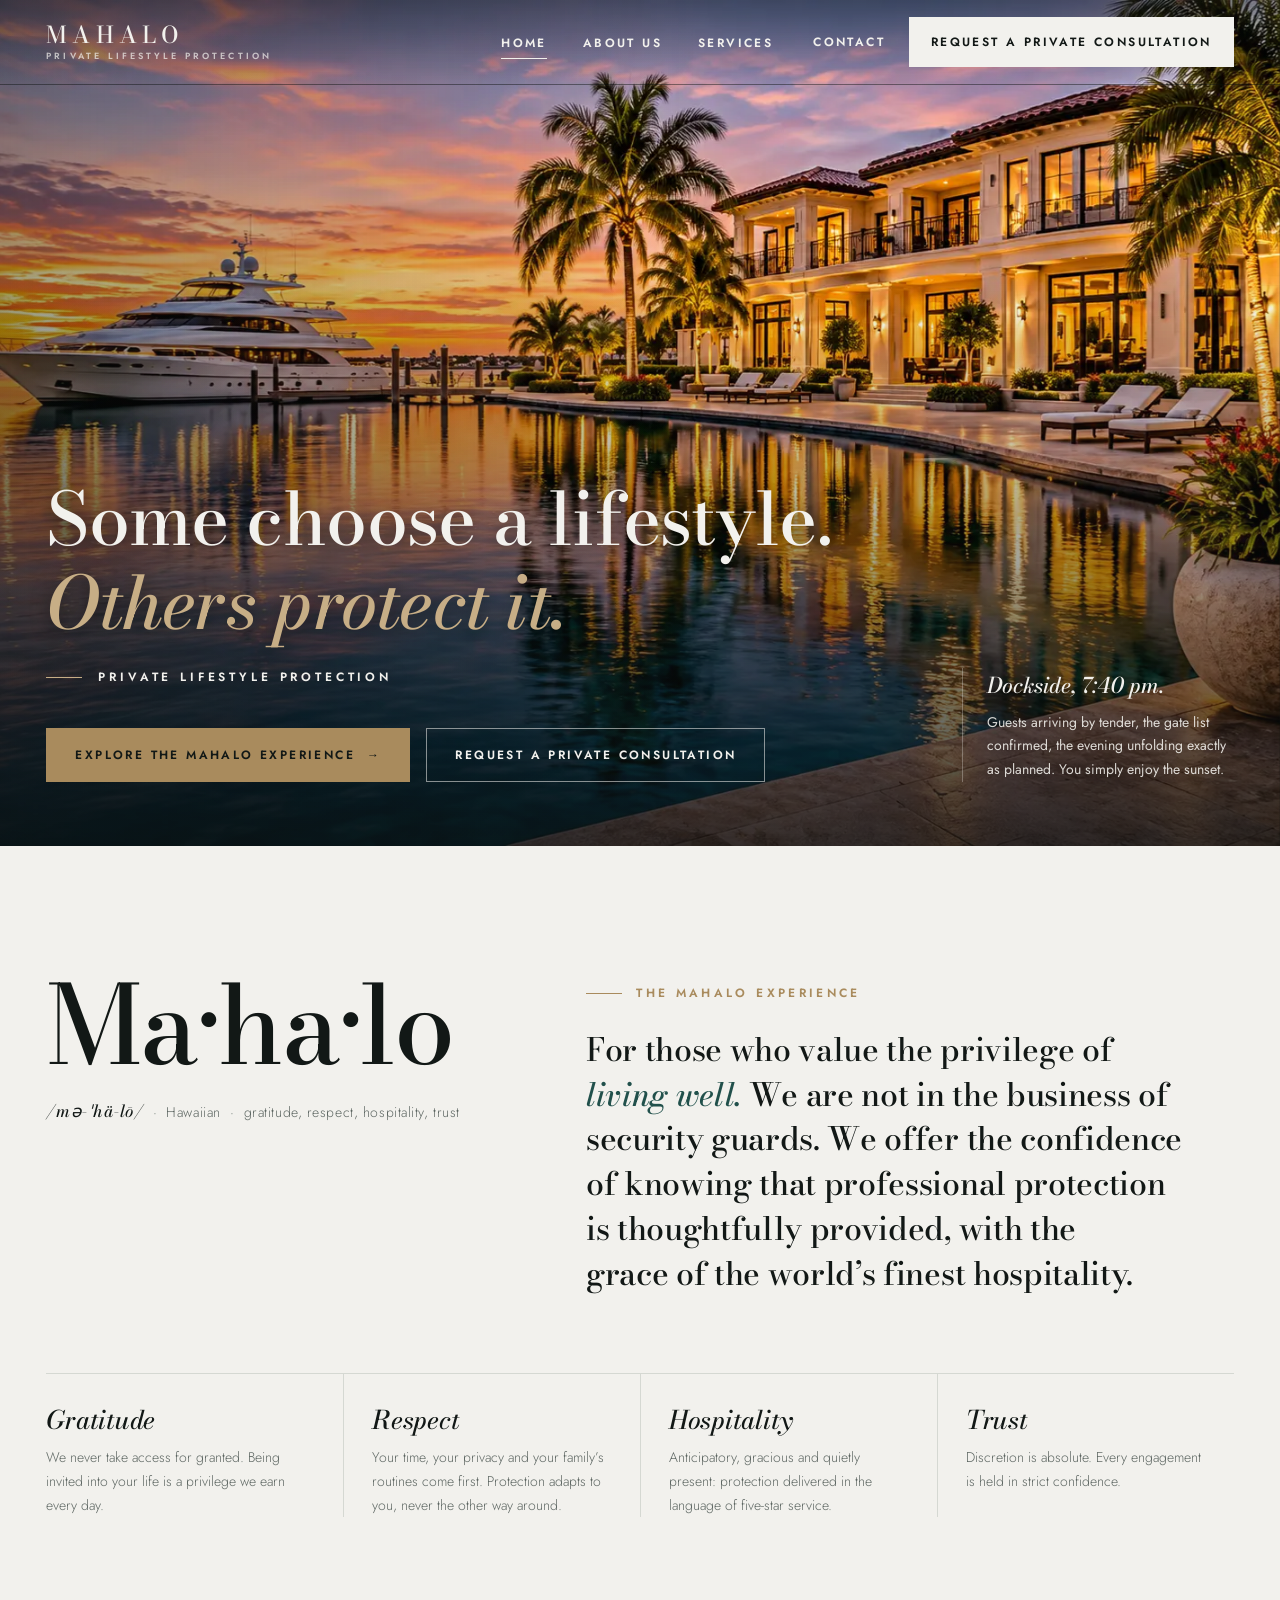
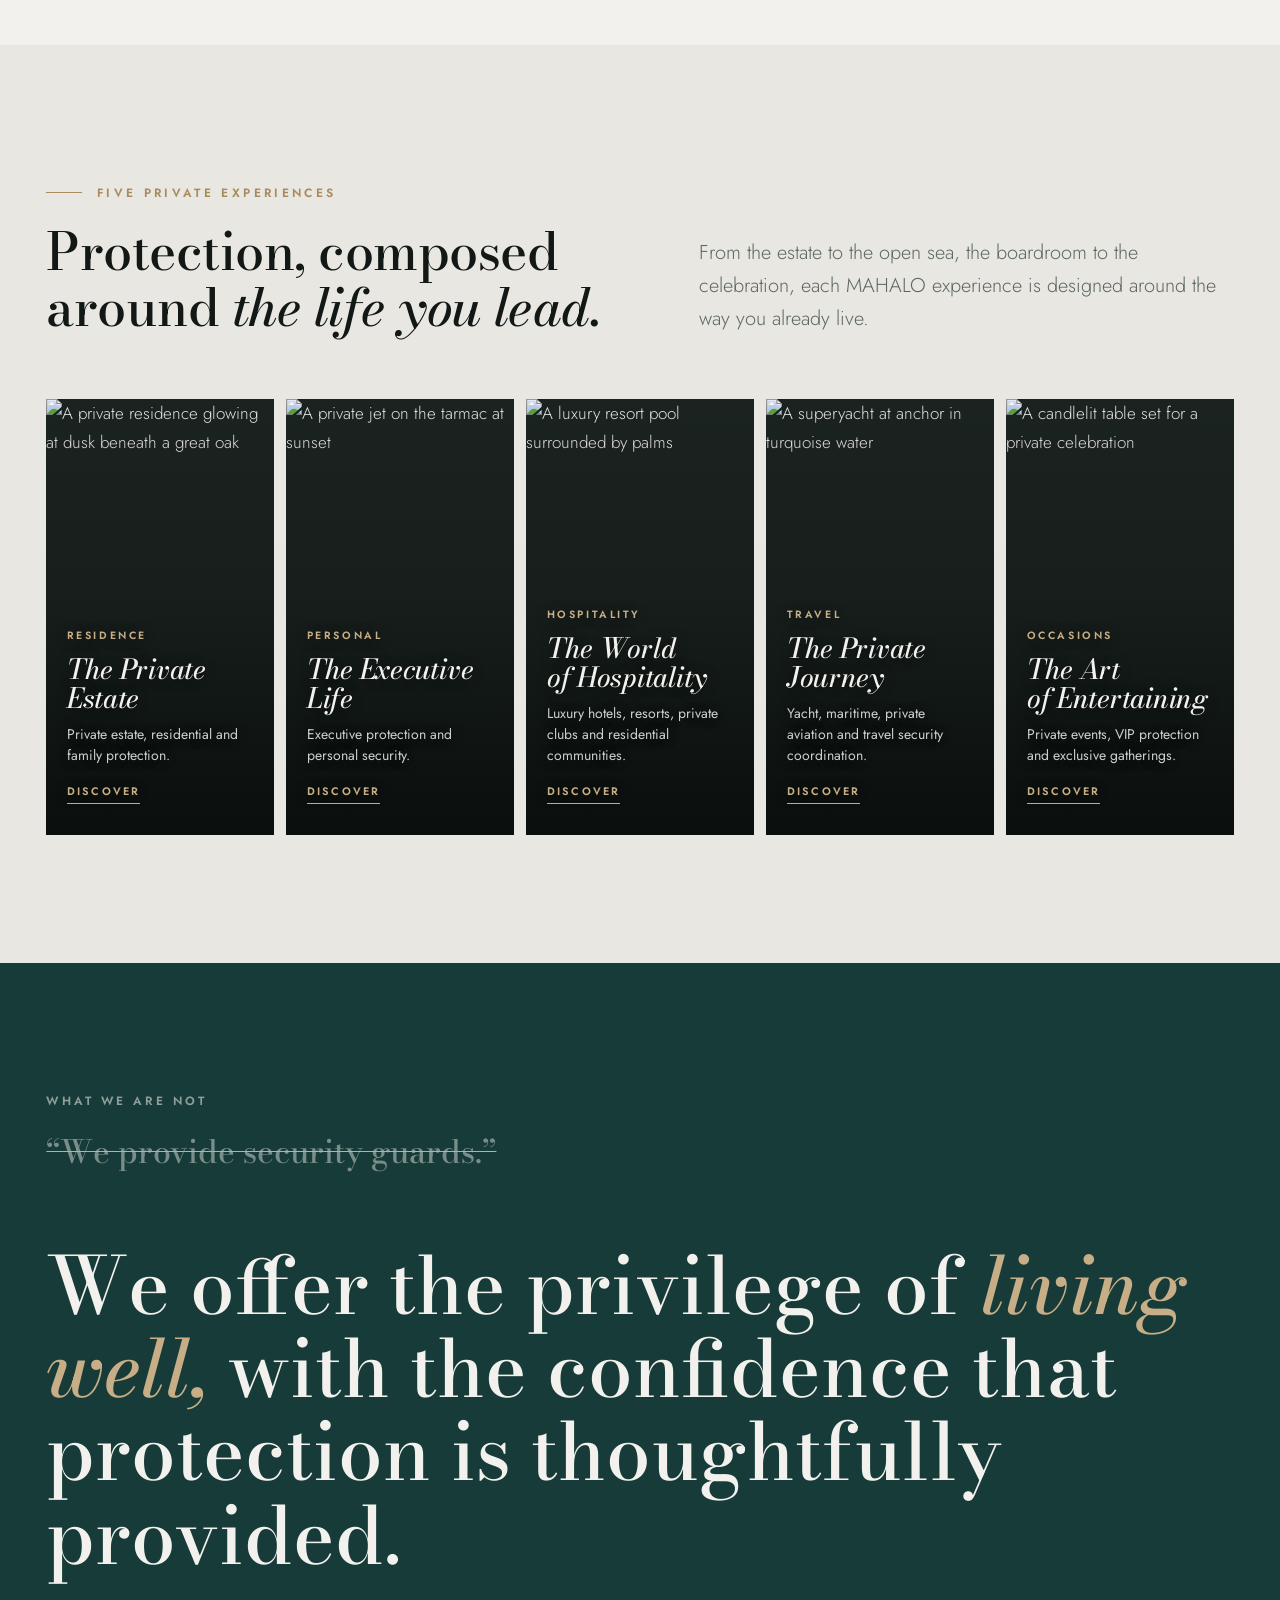
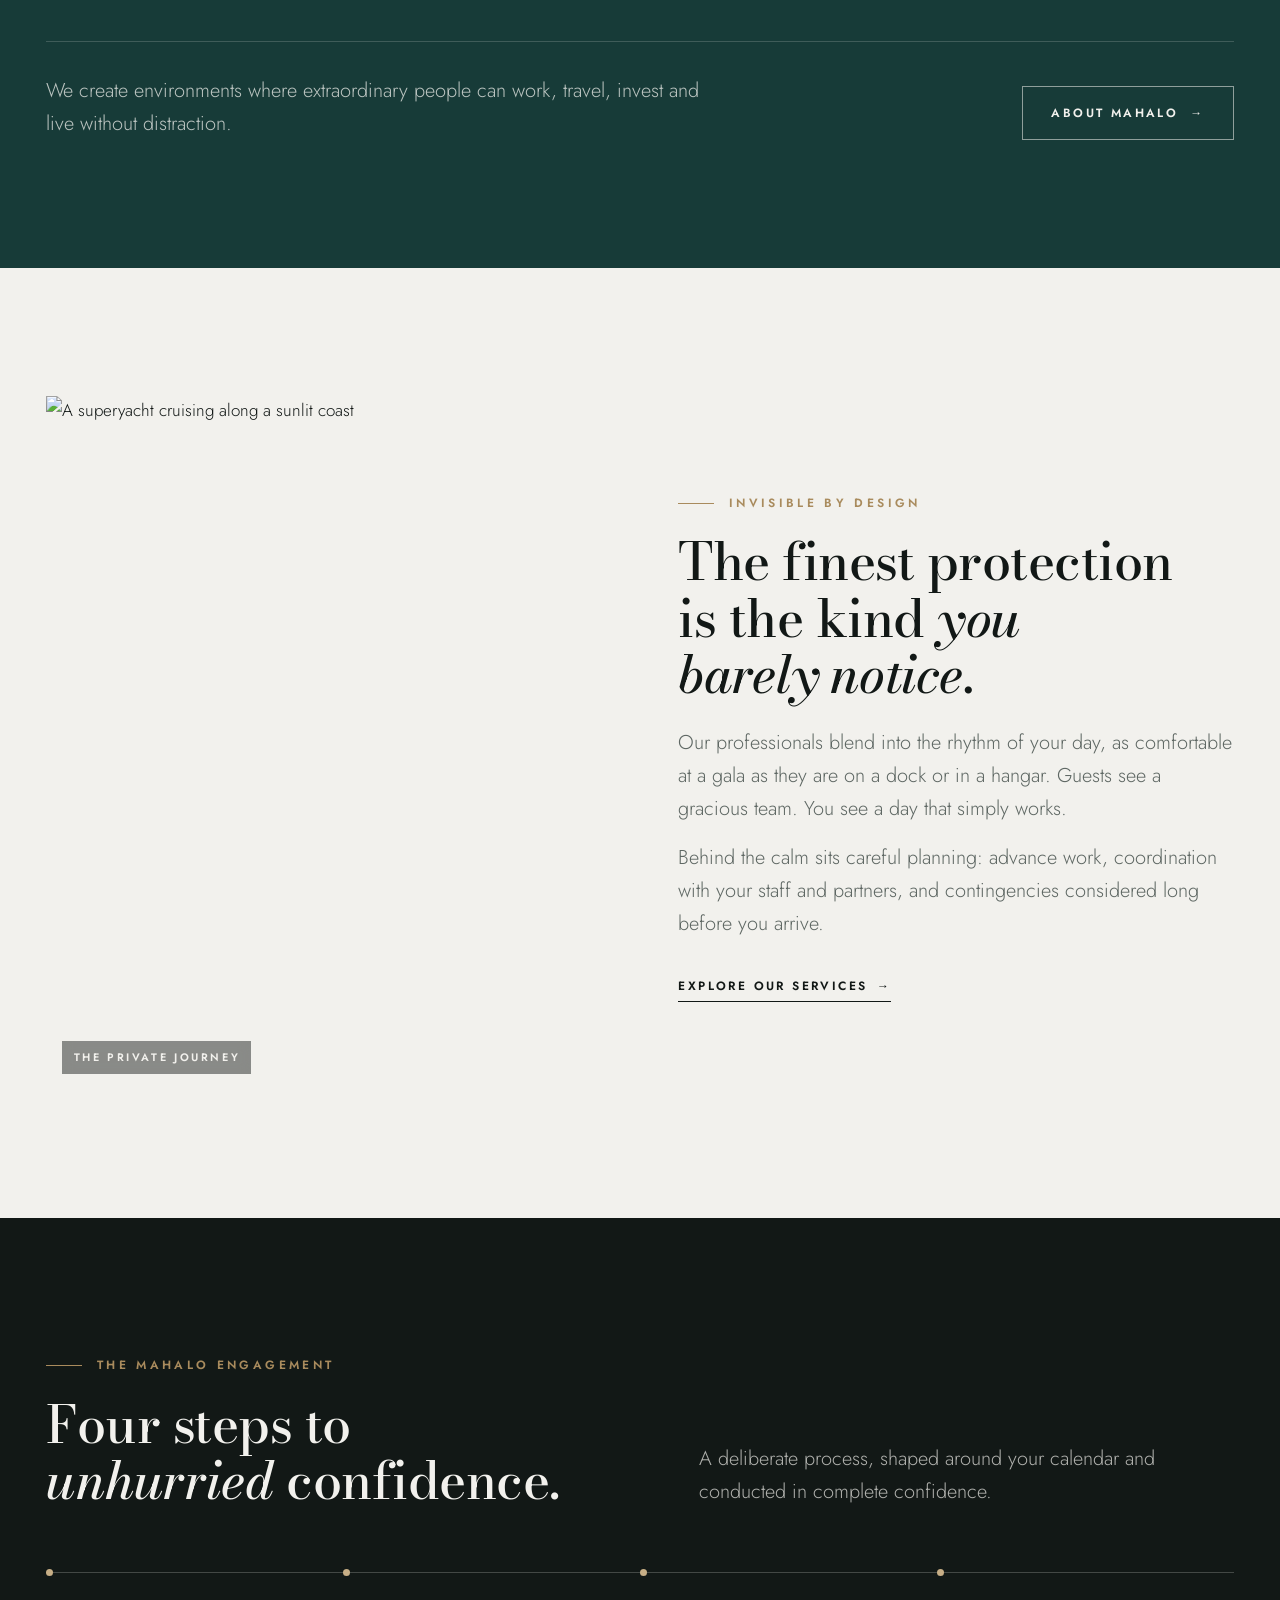
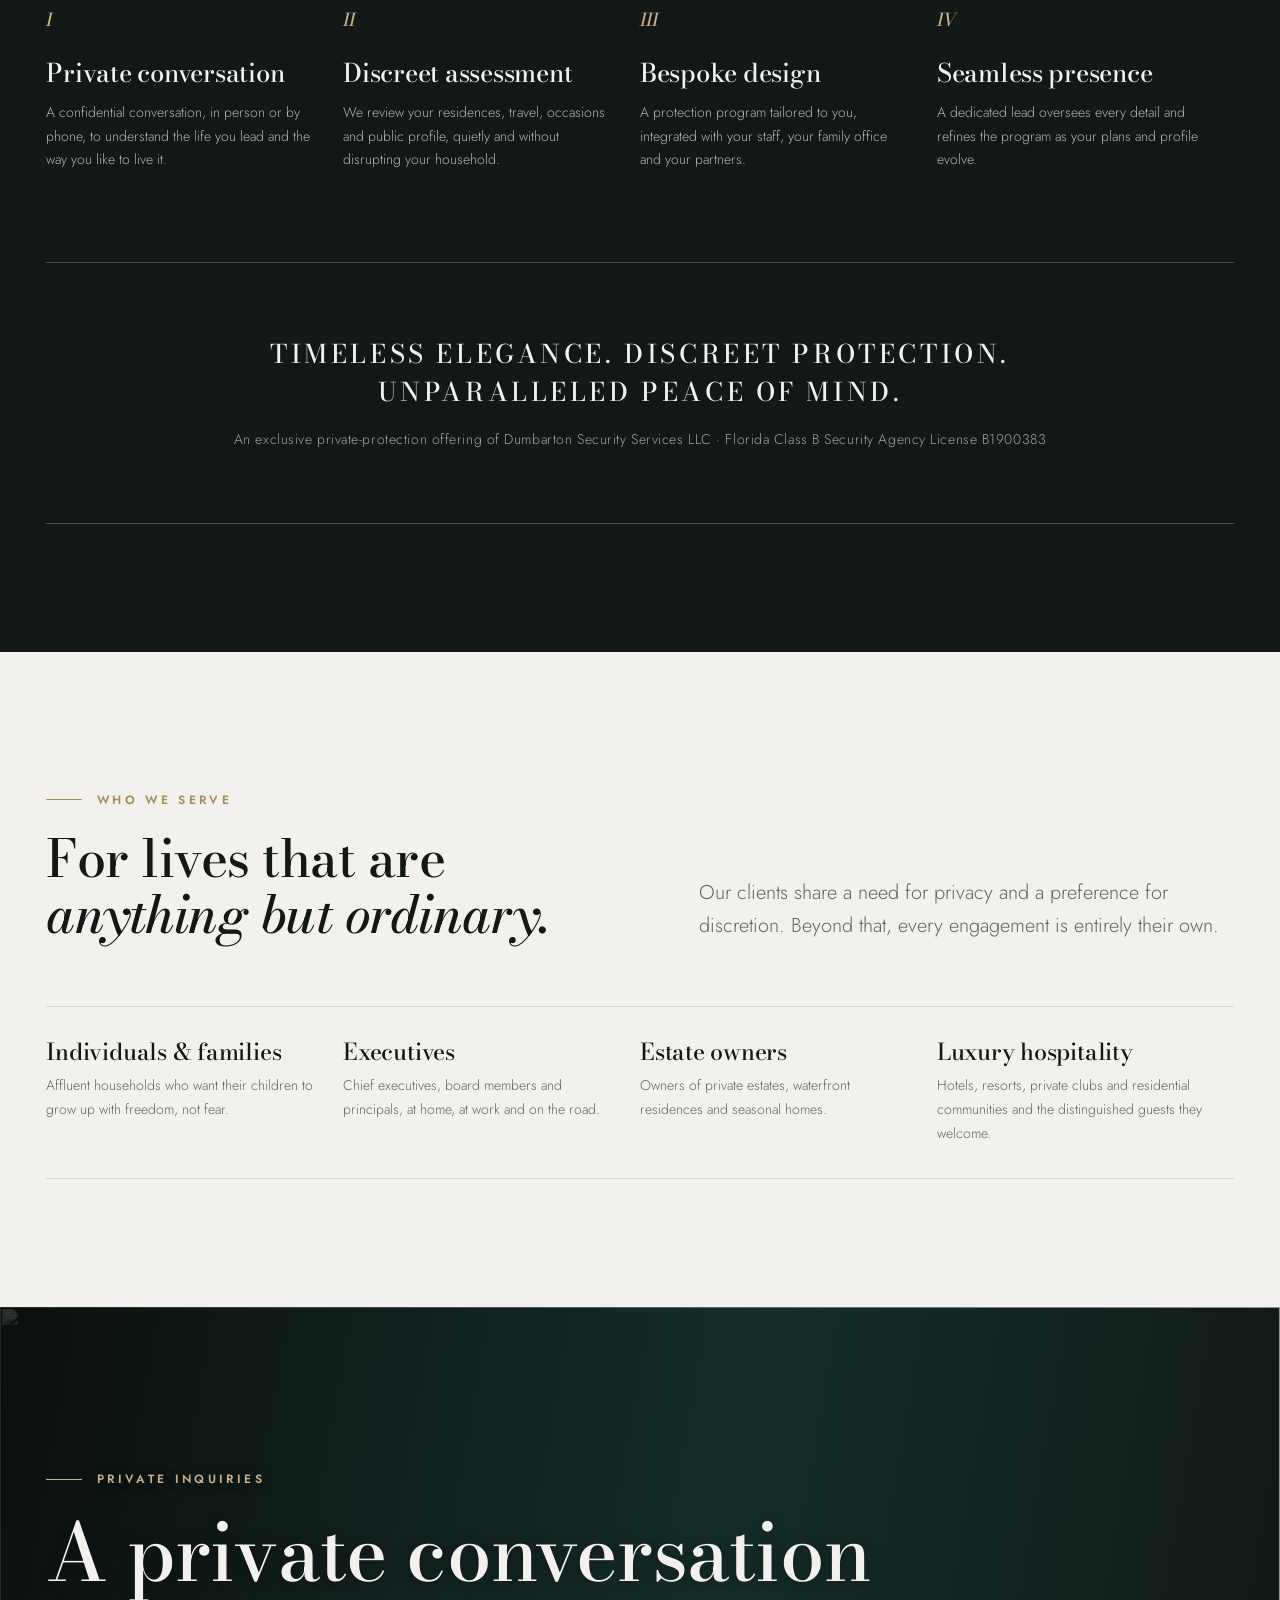
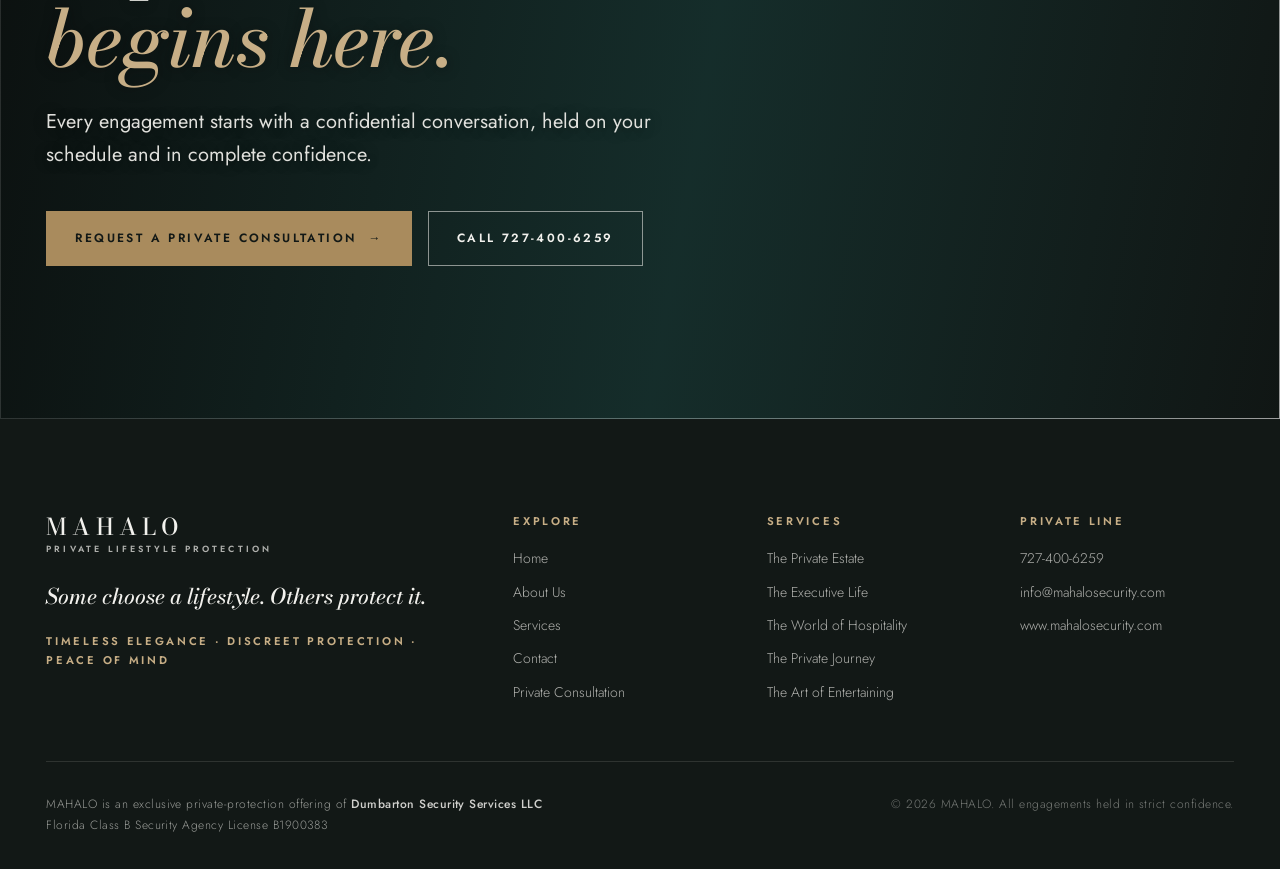
==== commit 47ec1ff6: "Use the new sunset estate photograph as the home hero - Hero image: mahalo-estate-sunset-v2.webp (es" ====
--- a/Site/index.html
+++ b/Site/index.html
@@ -13,18 +13,18 @@
 <meta property="og:title" content="MAHALO | Private Lifestyle Protection &amp; Estate Security">
 <meta property="og:description" content="Discreet private protection for affluent families, executives, estate owners and luxury hospitality: estate, executive, travel and private event security.">
 <meta property="og:url" content="https://www.mahalosecurity.com/">
-<meta property="og:image" content="https://www.mahalosecurity.com/assets/images/mahalo-estate-sunset.jpg">
+<meta property="og:image" content="https://www.mahalosecurity.com/assets/images/mahalo-estate-sunset-share.jpg">
 <meta name="twitter:card" content="summary_large_image">
 <meta name="twitter:title" content="MAHALO | Private Lifestyle Protection &amp; Estate Security">
 <meta name="twitter:description" content="Discreet private protection for affluent families, executives, estate owners and luxury hospitality: estate, executive, travel and private event security.">
-<meta name="twitter:image" content="https://www.mahalosecurity.com/assets/images/mahalo-estate-sunset.jpg">
+<meta name="twitter:image" content="https://www.mahalosecurity.com/assets/images/mahalo-estate-sunset-share.jpg">
 <link rel="icon" href="assets/favicon.svg" type="image/svg+xml">
 <link rel="preconnect" href="https://fonts.googleapis.com">
 <link rel="preconnect" href="https://fonts.gstatic.com" crossorigin>
 <link rel="stylesheet" href="https://fonts.googleapis.com/css2?family=Bodoni+Moda:ital,opsz,wght@0,6..96,400..600;1,6..96,400..600&family=Jost:wght@300..600&display=swap">
-<link rel="stylesheet" href="assets/styles.css?v=11">
-<link rel="preload" as="image" href="assets/images/mahalo-estate-sunset.jpg">
-<script type="application/ld+json">{"@context": "https://schema.org", "@type": "ProfessionalService", "@id": "https://www.mahalosecurity.com/#mahalo", "name": "MAHALO", "alternateName": "MAHALO Private Lifestyle Protection", "slogan": "Some choose a lifestyle. Others protect it.", "description": "MAHALO provides private lifestyle protection for affluent individuals and families, executives, estate owners and luxury hospitality clients: private estate and family protection, executive protection, luxury hospitality protection, yacht and private aviation travel security, and private event and VIP protection.", "url": "https://www.mahalosecurity.com/", "image": "https://www.mahalosecurity.com/assets/images/mahalo-estate-sunset.jpg", "telephone": "+1-727-400-6259", "email": "info@mahalosecurity.com", "knowsAbout": ["Private lifestyle protection", "Executive protection", "Personal security", "Estate security", "Luxury residential protection", "Family protection", "Yacht and maritime security", "Private aviation security", "Travel security", "Private event security", "VIP protection", "Luxury hospitality security"], "parentOrganization": {"@type": "Organization", "@id": "https://www.mahalosecurity.com/#operator", "name": "Dumbarton Security Services LLC", "hasCredential": {"@type": "EducationalOccupationalCredential", "credentialCategory": "license", "name": "Florida Class B Security Agency License", "identifier": "B1900383", "recognizedBy": {"@type": "GovernmentOrganization", "name": "Florida Department of Agriculture and Consumer Services, Division of Licensing"}}}, "hasOfferCatalog": {"@type": "OfferCatalog", "name": "MAHALO private lifestyle protection services", "itemListElement": [{"@type": "Offer", "itemOffered": {"@type": "Service", "name": "The Private Estate", "description": "Private estate, residential and family protection.", "url": "https://www.mahalosecurity.com/estate-protection.html"}}, {"@type": "Offer", "itemOffered": {"@type": "Service", "name": "The Executive Life", "description": "Executive protection and personal security.", "url": "https://www.mahalosecurity.com/executive-protection.html"}}, {"@type": "Offer", "itemOffered": {"@type": "Service", "name": "The World of Hospitality", "description": "Luxury hotels, resorts, private clubs and residential communities.", "url": "https://www.mahalosecurity.com/luxury-hospitality-security.html"}}, {"@type": "Offer", "itemOffered": {"@type": "Service", "name": "The Private Journey", "description": "Yacht, maritime, private aviation and travel security coordination.", "url": "https://www.mahalosecurity.com/yacht-aviation-travel-security.html"}}, {"@type": "Offer", "itemOffered": {"@type": "Service", "name": "The Art of Entertaining", "description": "Private events, VIP protection and exclusive gatherings.", "url": "https://www.mahalosecurity.com/private-event-security.html"}}]}}</script>
+<link rel="stylesheet" href="assets/styles.css?v=14">
+<link rel="preload" as="image" href="assets/images/mahalo-estate-sunset-v2.webp">
+<script type="application/ld+json">{"@context": "https://schema.org", "@type": "ProfessionalService", "@id": "https://www.mahalosecurity.com/#mahalo", "name": "MAHALO", "alternateName": "MAHALO Private Lifestyle Protection", "slogan": "Some choose a lifestyle. Others protect it.", "description": "MAHALO provides private lifestyle protection for affluent individuals and families, executives, estate owners and luxury hospitality clients: private estate and family protection, executive protection, luxury hospitality protection, yacht and private aviation travel security, and private event and VIP protection.", "url": "https://www.mahalosecurity.com/", "image": "https://www.mahalosecurity.com/assets/images/mahalo-estate-sunset-share.jpg", "telephone": "+1-727-400-6259", "email": "info@mahalosecurity.com", "knowsAbout": ["Private lifestyle protection", "Executive protection", "Personal security", "Estate security", "Luxury residential protection", "Family protection", "Yacht and maritime security", "Private aviation security", "Travel security", "Private event security", "VIP protection", "Luxury hospitality security"], "parentOrganization": {"@type": "Organization", "@id": "https://www.mahalosecurity.com/#operator", "name": "Dumbarton Security Services LLC", "hasCredential": {"@type": "EducationalOccupationalCredential", "credentialCategory": "license", "name": "Florida Class B Security Agency License", "identifier": "B1900383", "recognizedBy": {"@type": "GovernmentOrganization", "name": "Florida Department of Agriculture and Consumer Services, Division of Licensing"}}}, "hasOfferCatalog": {"@type": "OfferCatalog", "name": "MAHALO private lifestyle protection services", "itemListElement": [{"@type": "Offer", "itemOffered": {"@type": "Service", "name": "The Private Estate", "description": "Private estate, residential and family protection.", "url": "https://www.mahalosecurity.com/estate-protection.html"}}, {"@type": "Offer", "itemOffered": {"@type": "Service", "name": "The Executive Life", "description": "Executive protection and personal security.", "url": "https://www.mahalosecurity.com/executive-protection.html"}}, {"@type": "Offer", "itemOffered": {"@type": "Service", "name": "The World of Hospitality", "description": "Luxury hotels, resorts, private clubs and residential communities.", "url": "https://www.mahalosecurity.com/luxury-hospitality-security.html"}}, {"@type": "Offer", "itemOffered": {"@type": "Service", "name": "The Private Journey", "description": "Yacht, maritime, private aviation and travel security coordination.", "url": "https://www.mahalosecurity.com/yacht-aviation-travel-security.html"}}, {"@type": "Offer", "itemOffered": {"@type": "Service", "name": "The Art of Entertaining", "description": "Private events, VIP protection and exclusive gatherings.", "url": "https://www.mahalosecurity.com/private-event-security.html"}}]}}</script>
 </head>
 <body class="has-hero">
 <a class="skip-link" href="#main">Skip to content</a>
@@ -49,14 +49,13 @@
   </div>
 </header>
 <main id="main">
-<section class="hero">
-  <div class="hero-media"><img src="assets/images/mahalo-estate-sunset.jpg" alt="A waterfront estate at sunset, its terraces and palms reflected in the water" fetchpriority="high"></div>
+<section class="hero hero--home">
+  <div class="hero-media"><img src="assets/images/mahalo-estate-sunset-v2.webp" alt="A waterfront estate at sunset, its lit terraces and palms reflected in the water beside a yacht at its private dock" fetchpriority="high"></div>
   <div class="wrap hero-content">
     <div>
       <h1 class="rise hero-tagline">Some choose a lifestyle. <span class="tagline-2">Others protect it.</span></h1>
       <p class="hero-sub rise rise-2">Private Lifestyle Protection</p>
-      <p class="lede rise rise-3">Discreet, hospitality-minded protection for the people, places and moments that matter most.</p>
-      <div class="hero-actions rise rise-4">
+      <div class="hero-actions rise rise-3">
         <a class="btn btn--brass" href="#experience">Explore the MAHALO Experience <span class="arrow" aria-hidden="true">→</span></a>
         <a class="btn btn--ghost-light" href="consultation.html">Request a Private Consultation</a>
       </div>
@@ -251,6 +250,6 @@
     </div>
   </div>
 </footer>
-<script src="assets/main.js?v=11"></script>
+<script src="assets/main.js?v=14"></script>
 </body>
 </html>
--- a/Site/assets/styles.css
+++ b/Site/assets/styles.css
@@ -1399,3 +1399,39 @@
 @media (max-width: 520px) {
   .btn { white-space: normal; text-align: center; line-height: 1.5; }
 }
+
+/* HubSpot-connected form: hidden spam trap, error message, sending state */
+.hp-field {
+  position: absolute !important;
+  left: -10000px;
+  width: 1px;
+  height: 1px;
+  overflow: hidden;
+}
+.form-error {
+  margin-top: 1.75rem;
+  padding: 1rem 1.25rem;
+  border-left: 1px solid #9b3b2e;
+  background: #f6ecea;
+  color: #6e2a20;
+  font-size: var(--t-sm);
+}
+.btn:disabled { opacity: 0.6; cursor: progress; }
+
+/* Home hero: let the sunset photograph breathe — lighter veil up top, text low over the water */
+.hero--home .hero-media img { object-position: 50% 45%; }
+.hero--home::after {
+  background:
+    linear-gradient(to top, rgba(10, 14, 13, 0.78) 0%, rgba(10, 14, 13, 0.32) 38%, rgba(10, 14, 13, 0) 68%),
+    linear-gradient(to right, rgba(10, 14, 13, 0.38), rgba(10, 14, 13, 0) 55%);
+}
+.hero--home .hero-content { padding-bottom: clamp(2.5rem, 5vw, 4.5rem); }
+.hero--home .hero-content { text-shadow: 0 2px 18px rgba(8, 12, 11, 0.55); }
+@media (max-width: 900px) {
+  /* Portrait screens crop the sides; favour the yacht and the palms */
+  .hero--home .hero-media img { object-position: 24% 50%; }
+}
+@media (max-width: 520px) {
+  /* Phones: one call to action keeps the headline clear of the yacht; the consultation button lives in the menu */
+  .hero--home .hero-actions .btn--ghost-light { display: none; }
+}
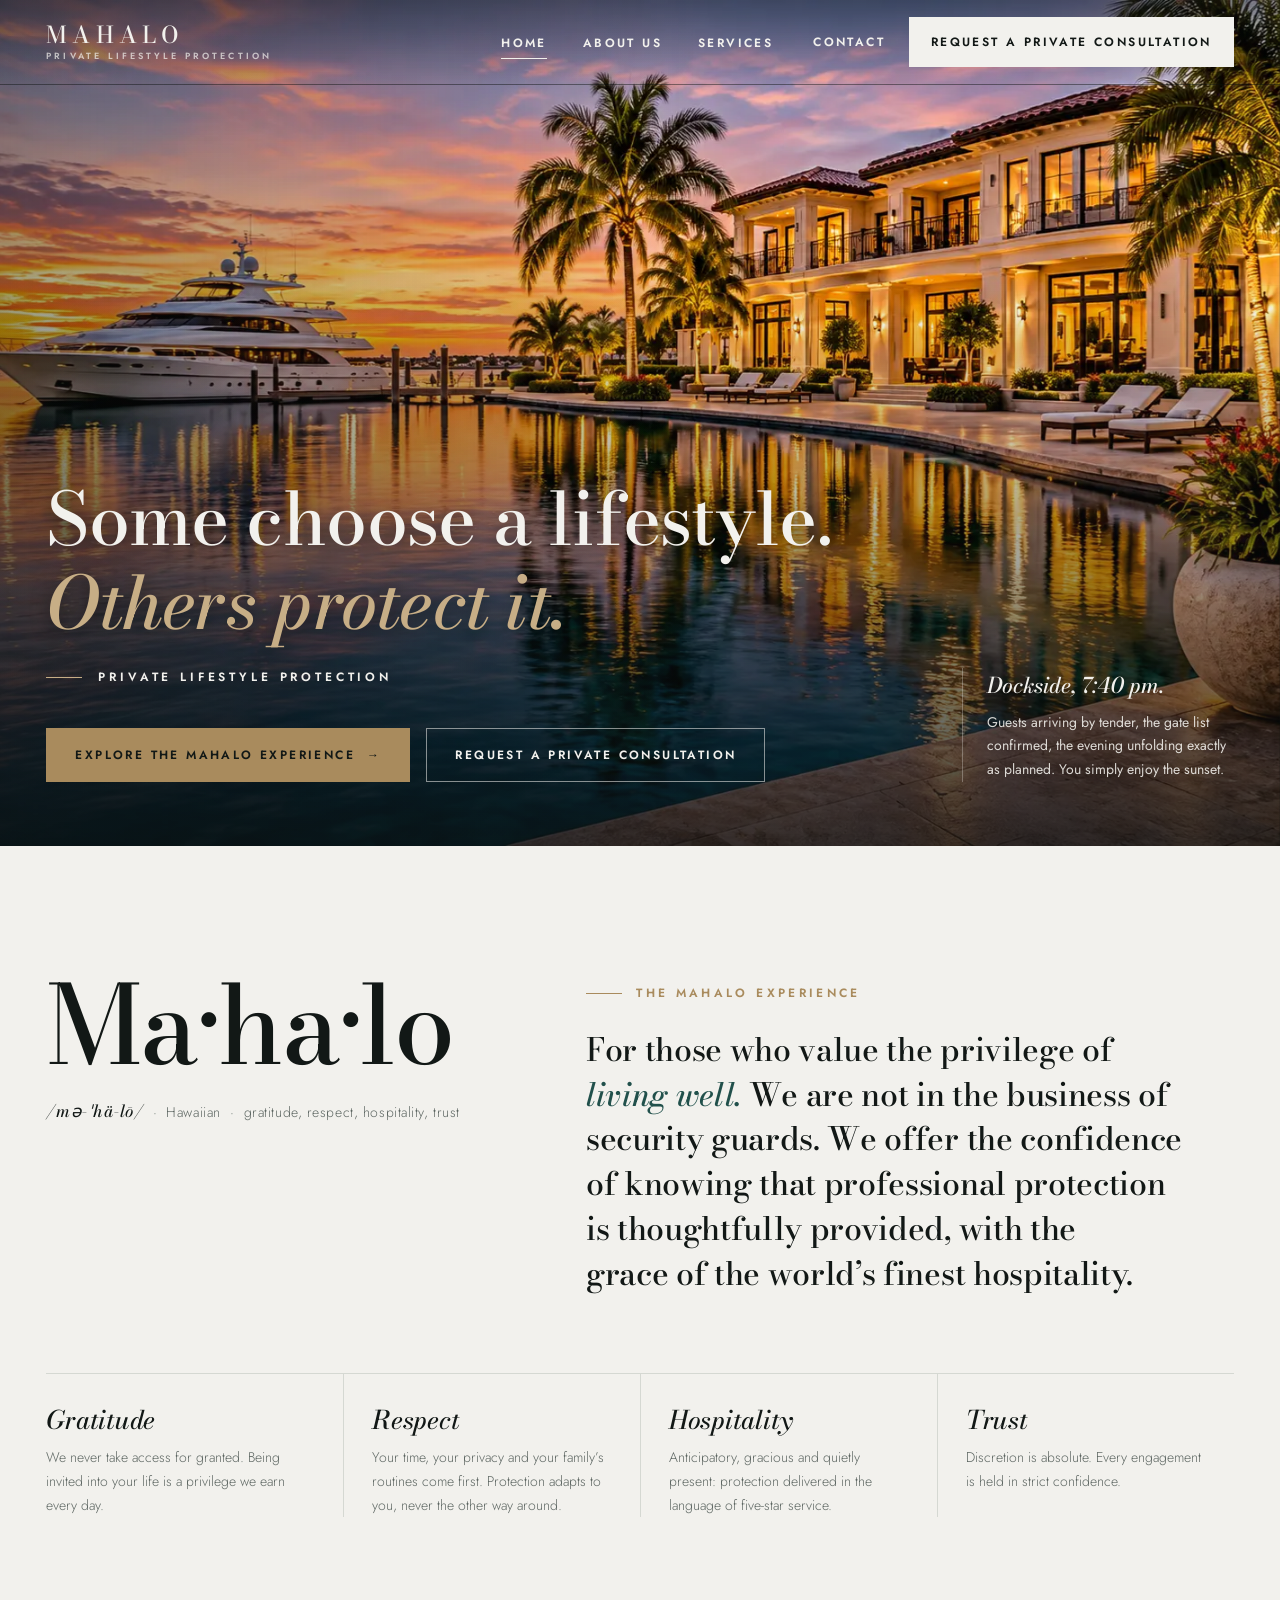
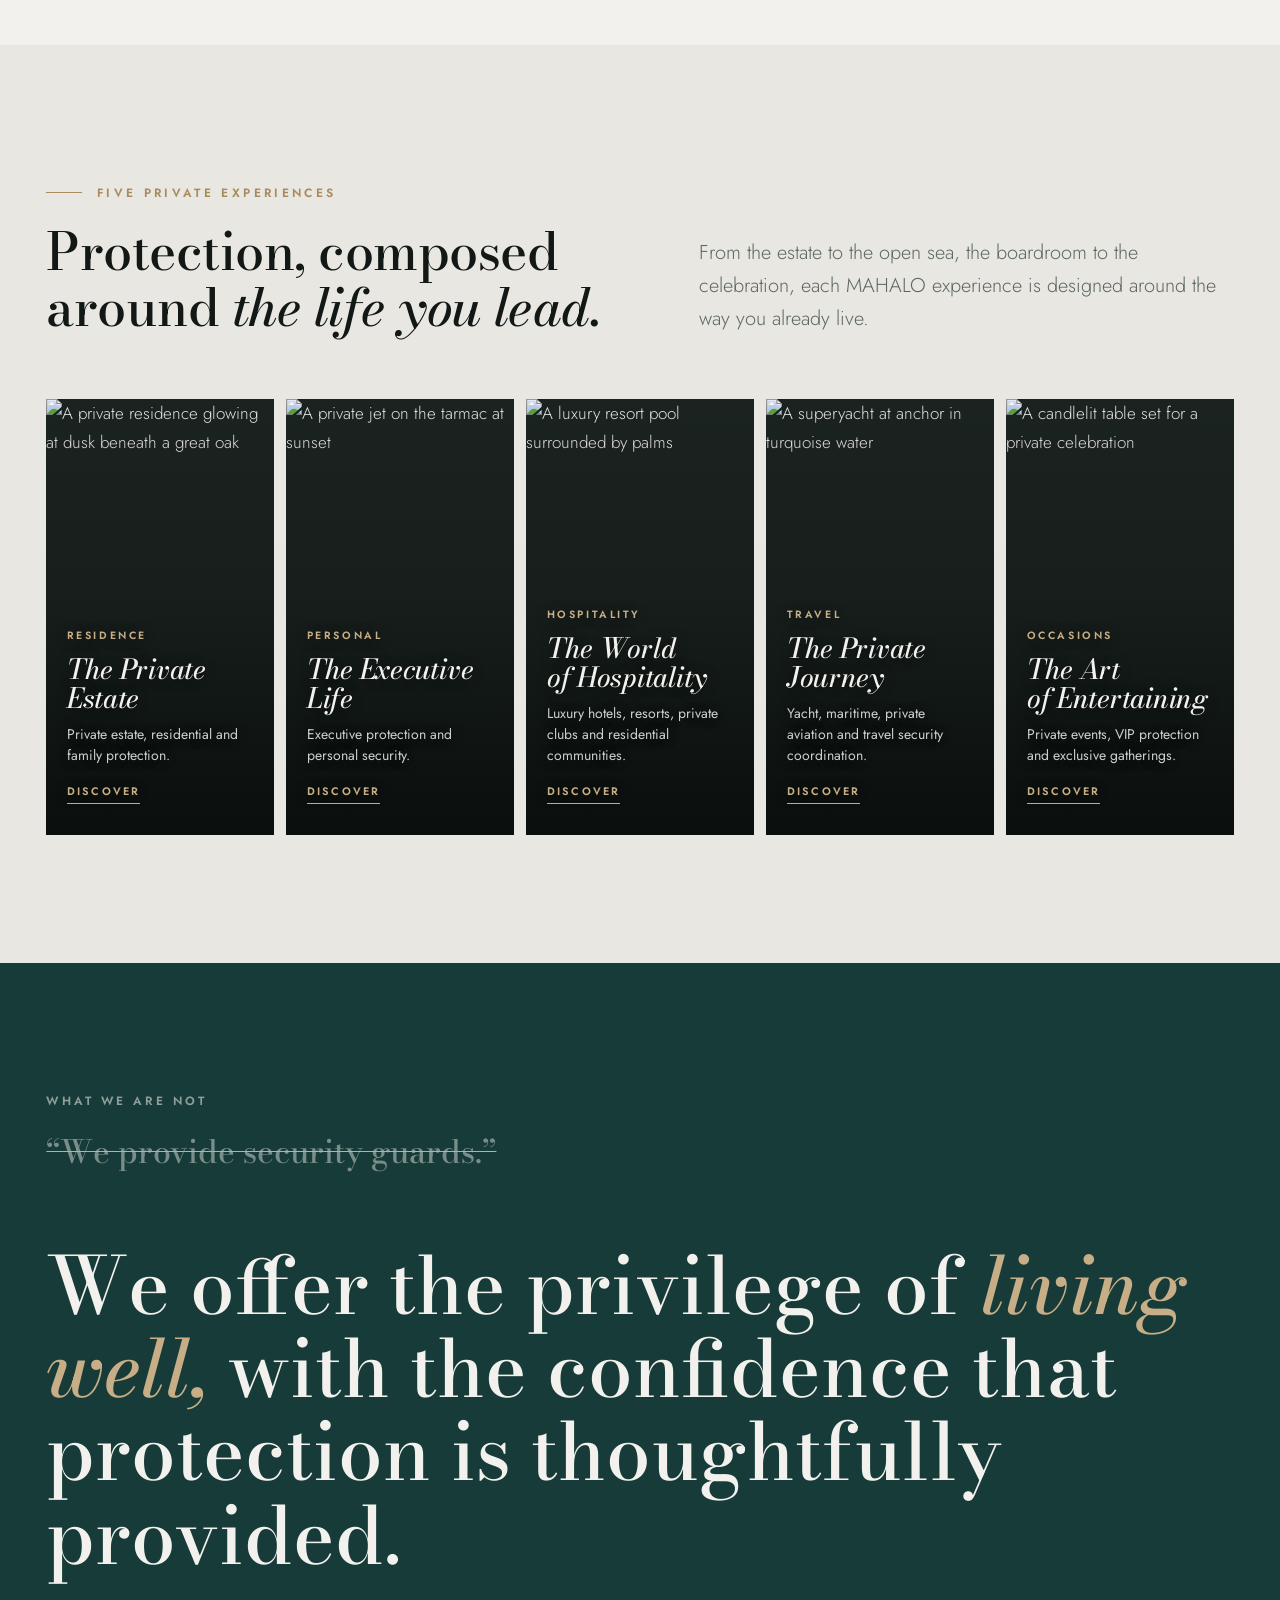
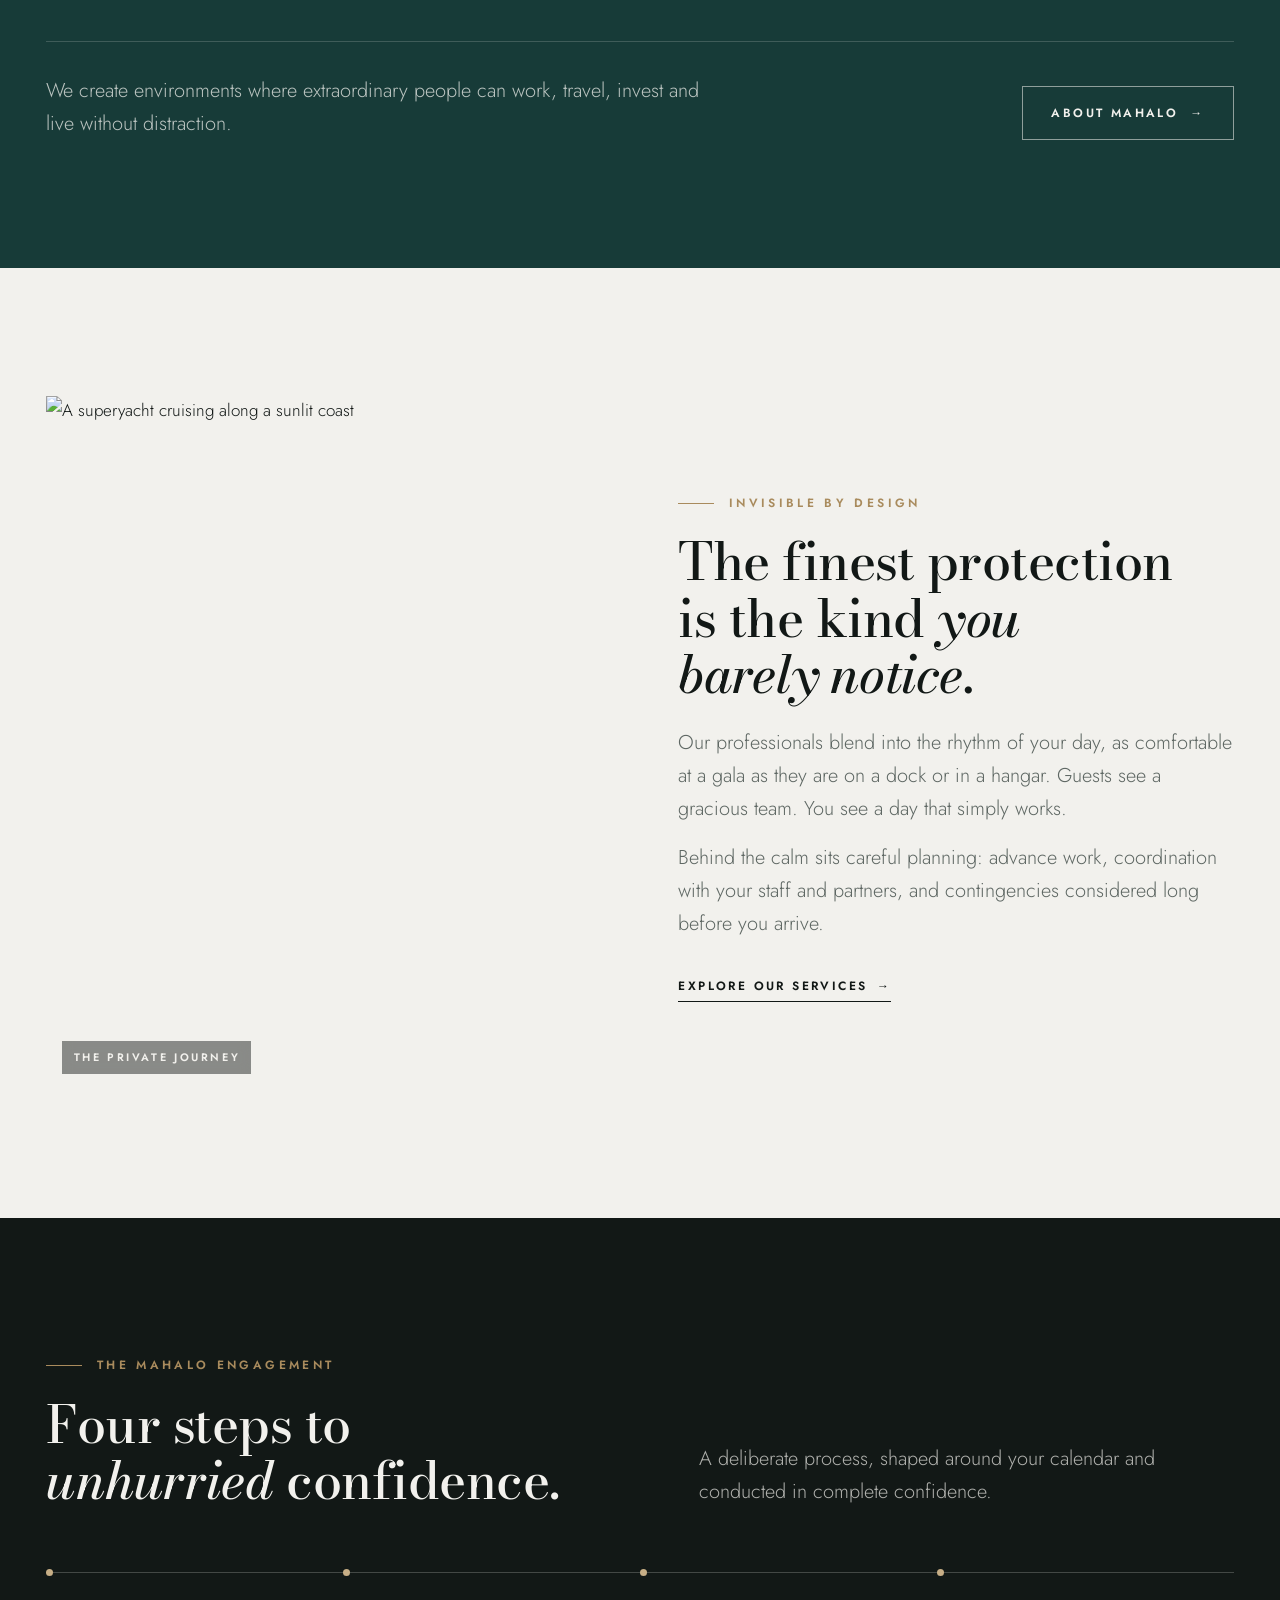
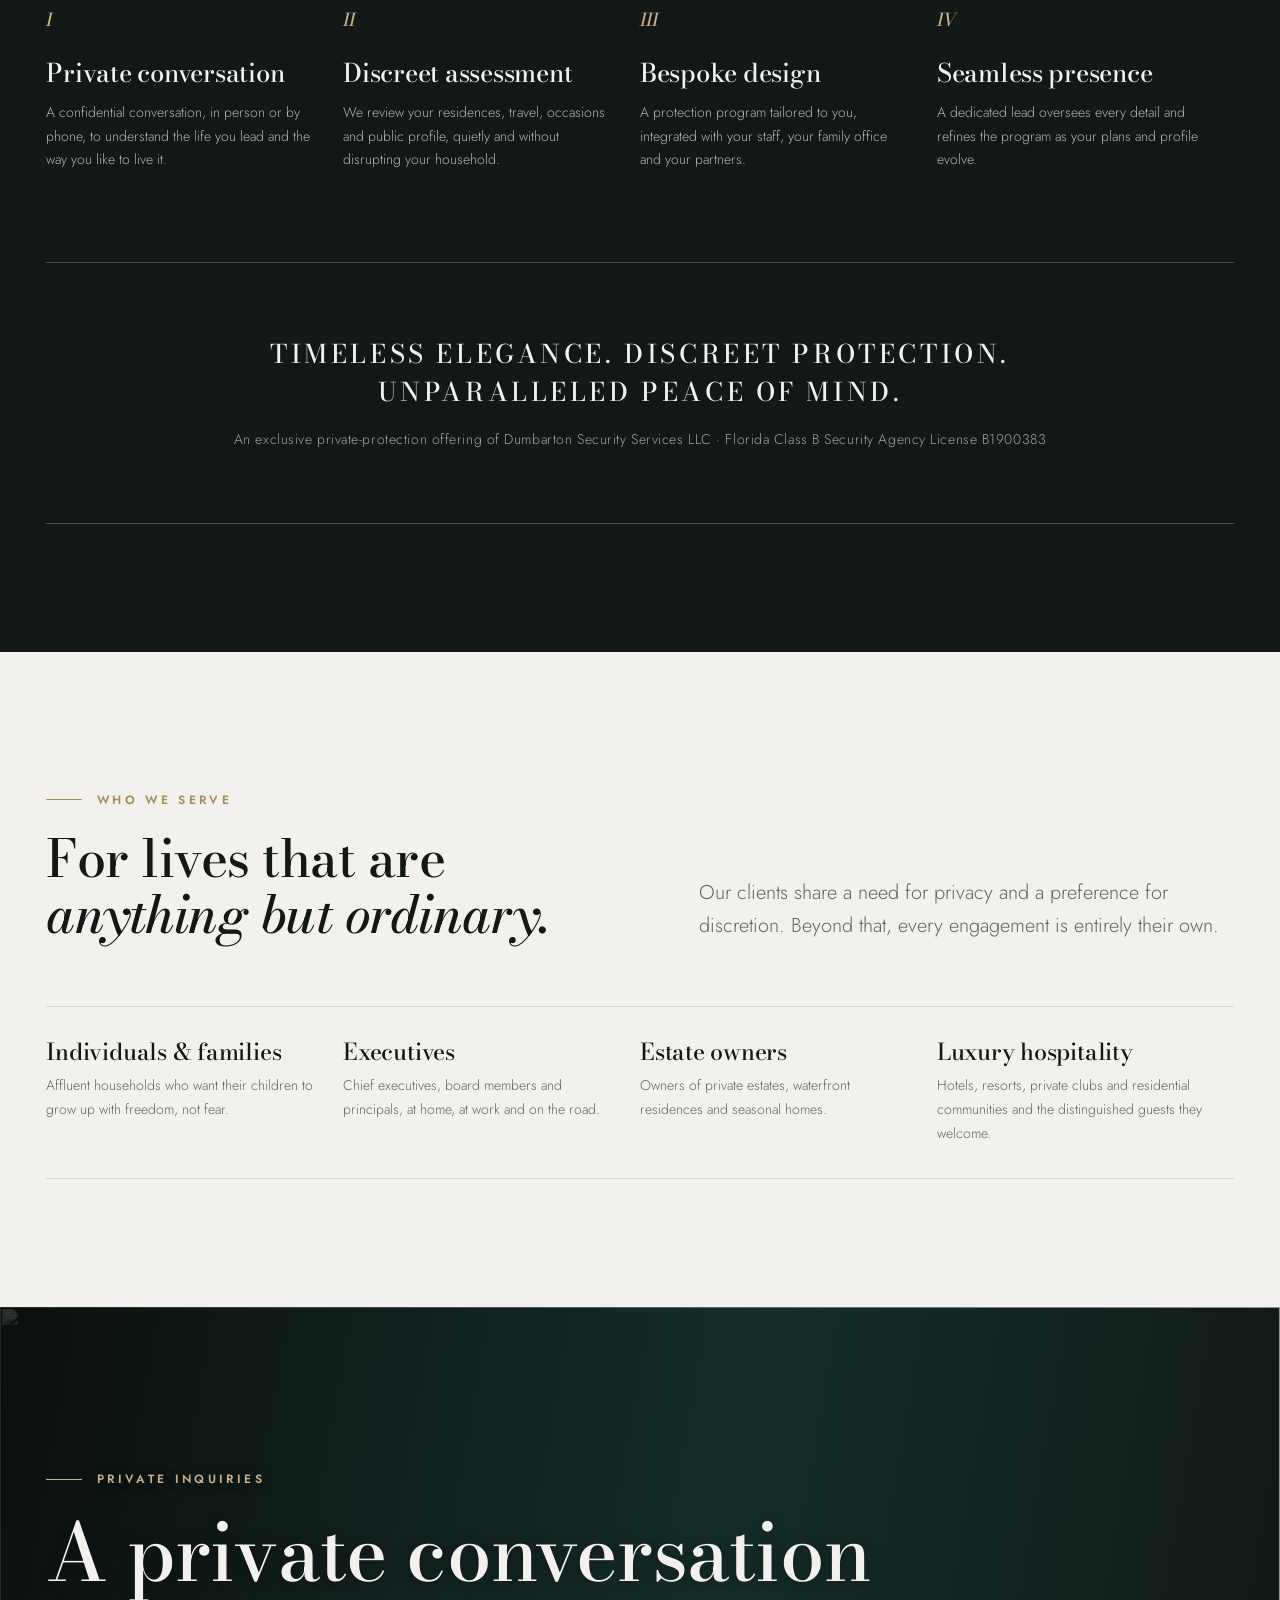
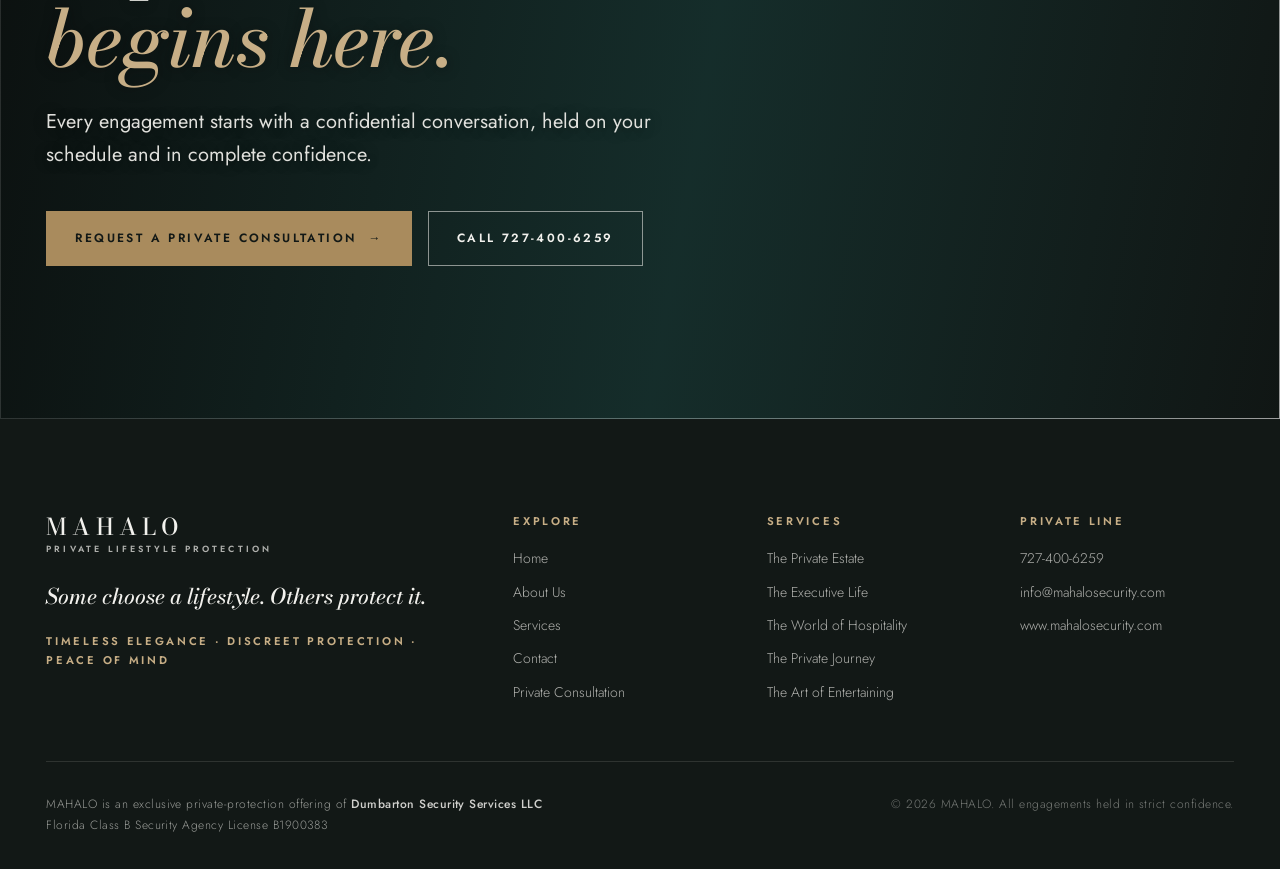
==== commit a9561eff: "Connect the consultation form to HubSpot The private consultation form keeps the site's design and n" ====
--- a/Site/index.html
+++ b/Site/index.html
@@ -22,7 +22,7 @@
 <link rel="preconnect" href="https://fonts.googleapis.com">
 <link rel="preconnect" href="https://fonts.gstatic.com" crossorigin>
 <link rel="stylesheet" href="https://fonts.googleapis.com/css2?family=Bodoni+Moda:ital,opsz,wght@0,6..96,400..600;1,6..96,400..600&family=Jost:wght@300..600&display=swap">
-<link rel="stylesheet" href="assets/styles.css?v=14">
+<link rel="stylesheet" href="assets/styles.css?v=15">
 <link rel="preload" as="image" href="assets/images/mahalo-estate-sunset-v2.webp">
 <script type="application/ld+json">{"@context": "https://schema.org", "@type": "ProfessionalService", "@id": "https://www.mahalosecurity.com/#mahalo", "name": "MAHALO", "alternateName": "MAHALO Private Lifestyle Protection", "slogan": "Some choose a lifestyle. Others protect it.", "description": "MAHALO provides private lifestyle protection for affluent individuals and families, executives, estate owners and luxury hospitality clients: private estate and family protection, executive protection, luxury hospitality protection, yacht and private aviation travel security, and private event and VIP protection.", "url": "https://www.mahalosecurity.com/", "image": "https://www.mahalosecurity.com/assets/images/mahalo-estate-sunset-share.jpg", "telephone": "+1-727-400-6259", "email": "info@mahalosecurity.com", "knowsAbout": ["Private lifestyle protection", "Executive protection", "Personal security", "Estate security", "Luxury residential protection", "Family protection", "Yacht and maritime security", "Private aviation security", "Travel security", "Private event security", "VIP protection", "Luxury hospitality security"], "parentOrganization": {"@type": "Organization", "@id": "https://www.mahalosecurity.com/#operator", "name": "Dumbarton Security Services LLC", "hasCredential": {"@type": "EducationalOccupationalCredential", "credentialCategory": "license", "name": "Florida Class B Security Agency License", "identifier": "B1900383", "recognizedBy": {"@type": "GovernmentOrganization", "name": "Florida Department of Agriculture and Consumer Services, Division of Licensing"}}}, "hasOfferCatalog": {"@type": "OfferCatalog", "name": "MAHALO private lifestyle protection services", "itemListElement": [{"@type": "Offer", "itemOffered": {"@type": "Service", "name": "The Private Estate", "description": "Private estate, residential and family protection.", "url": "https://www.mahalosecurity.com/estate-protection.html"}}, {"@type": "Offer", "itemOffered": {"@type": "Service", "name": "The Executive Life", "description": "Executive protection and personal security.", "url": "https://www.mahalosecurity.com/executive-protection.html"}}, {"@type": "Offer", "itemOffered": {"@type": "Service", "name": "The World of Hospitality", "description": "Luxury hotels, resorts, private clubs and residential communities.", "url": "https://www.mahalosecurity.com/luxury-hospitality-security.html"}}, {"@type": "Offer", "itemOffered": {"@type": "Service", "name": "The Private Journey", "description": "Yacht, maritime, private aviation and travel security coordination.", "url": "https://www.mahalosecurity.com/yacht-aviation-travel-security.html"}}, {"@type": "Offer", "itemOffered": {"@type": "Service", "name": "The Art of Entertaining", "description": "Private events, VIP protection and exclusive gatherings.", "url": "https://www.mahalosecurity.com/private-event-security.html"}}]}}</script>
 </head>
@@ -250,6 +250,6 @@
     </div>
   </div>
 </footer>
-<script src="assets/main.js?v=14"></script>
+<script src="assets/main.js?v=15"></script>
 </body>
 </html>
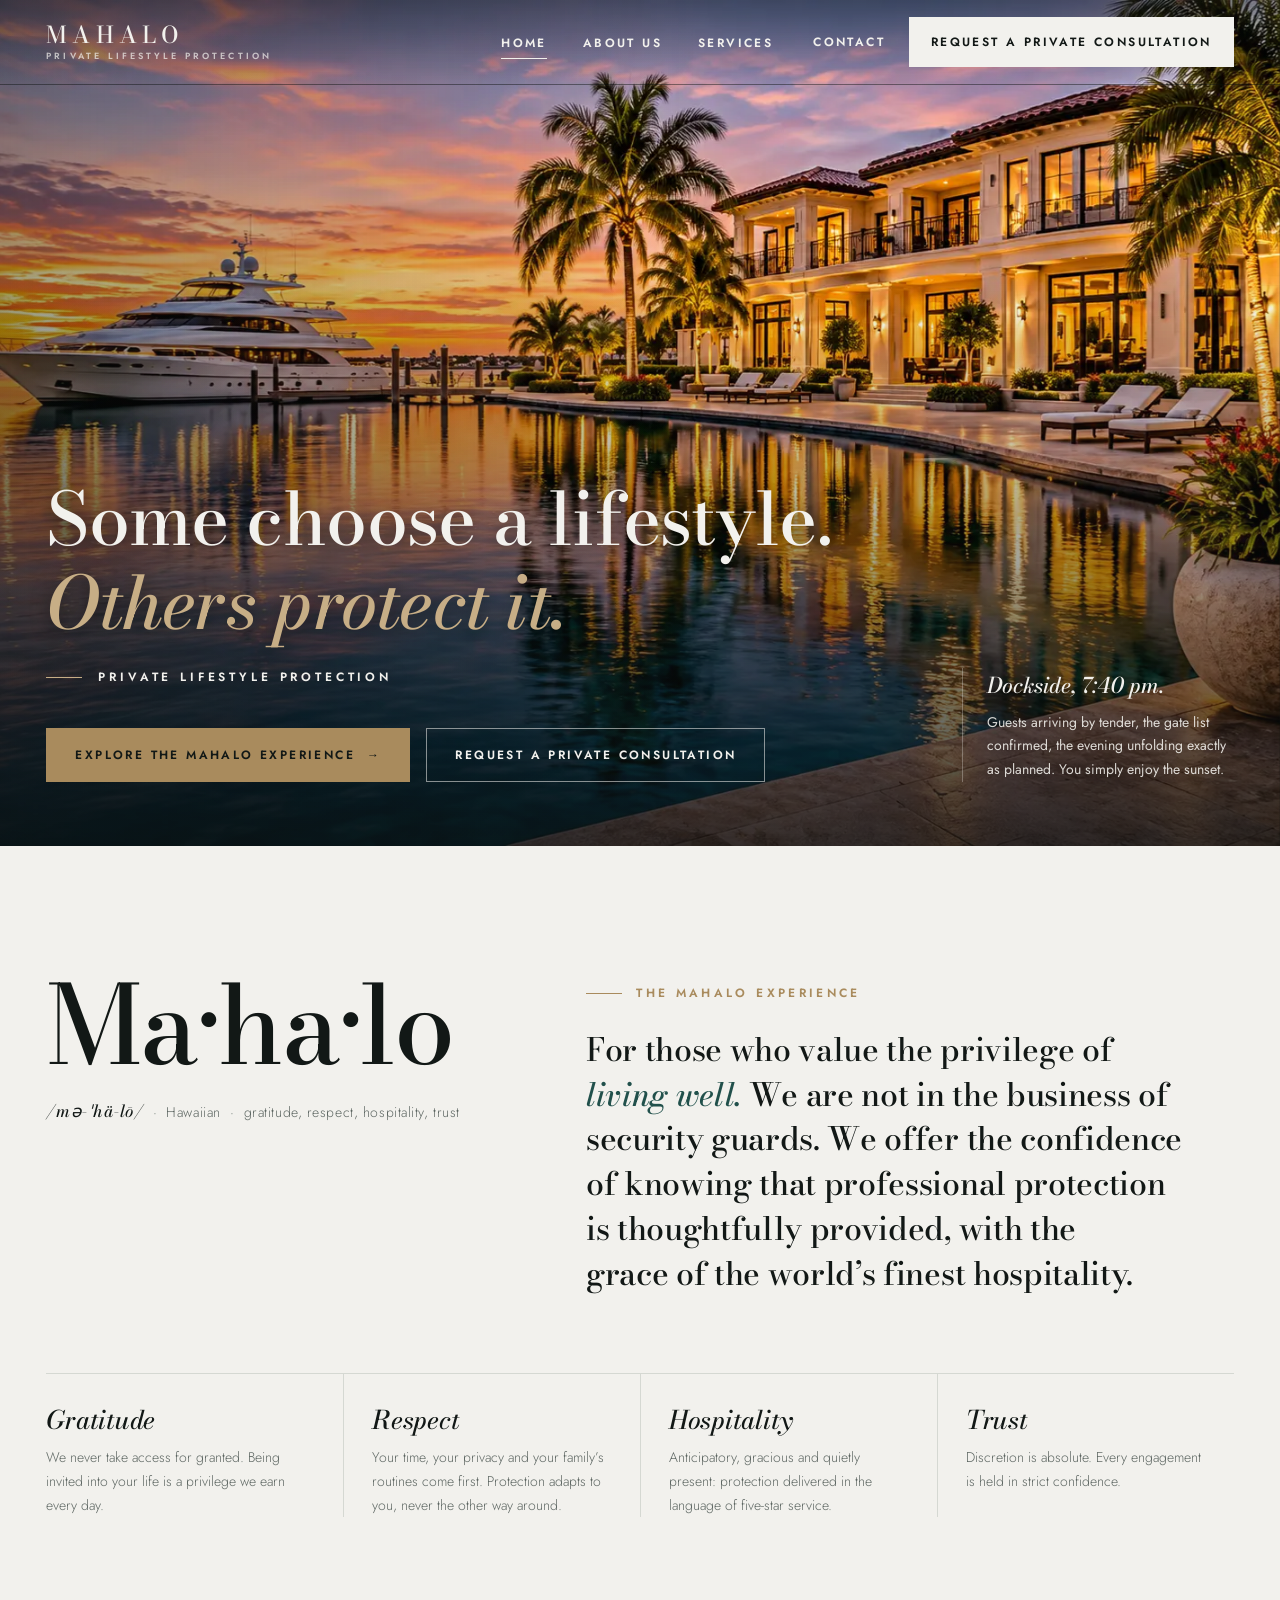
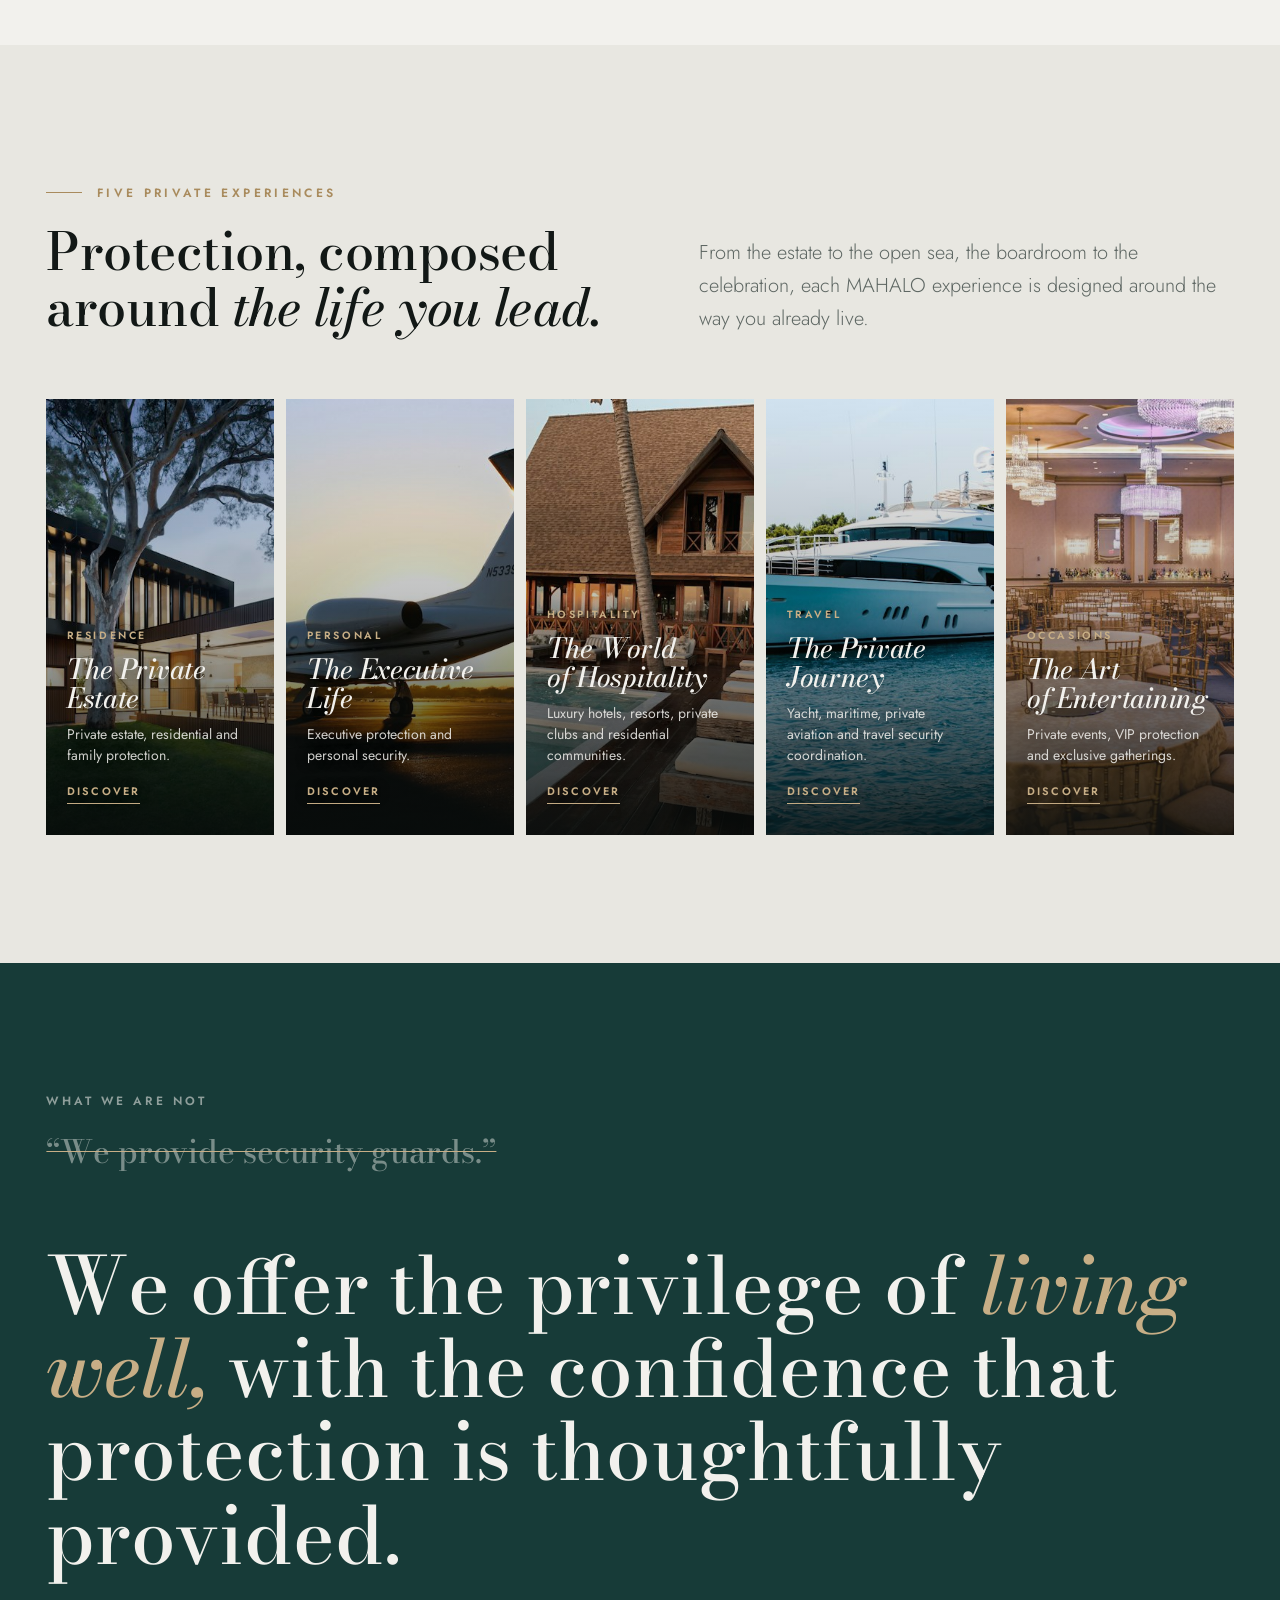
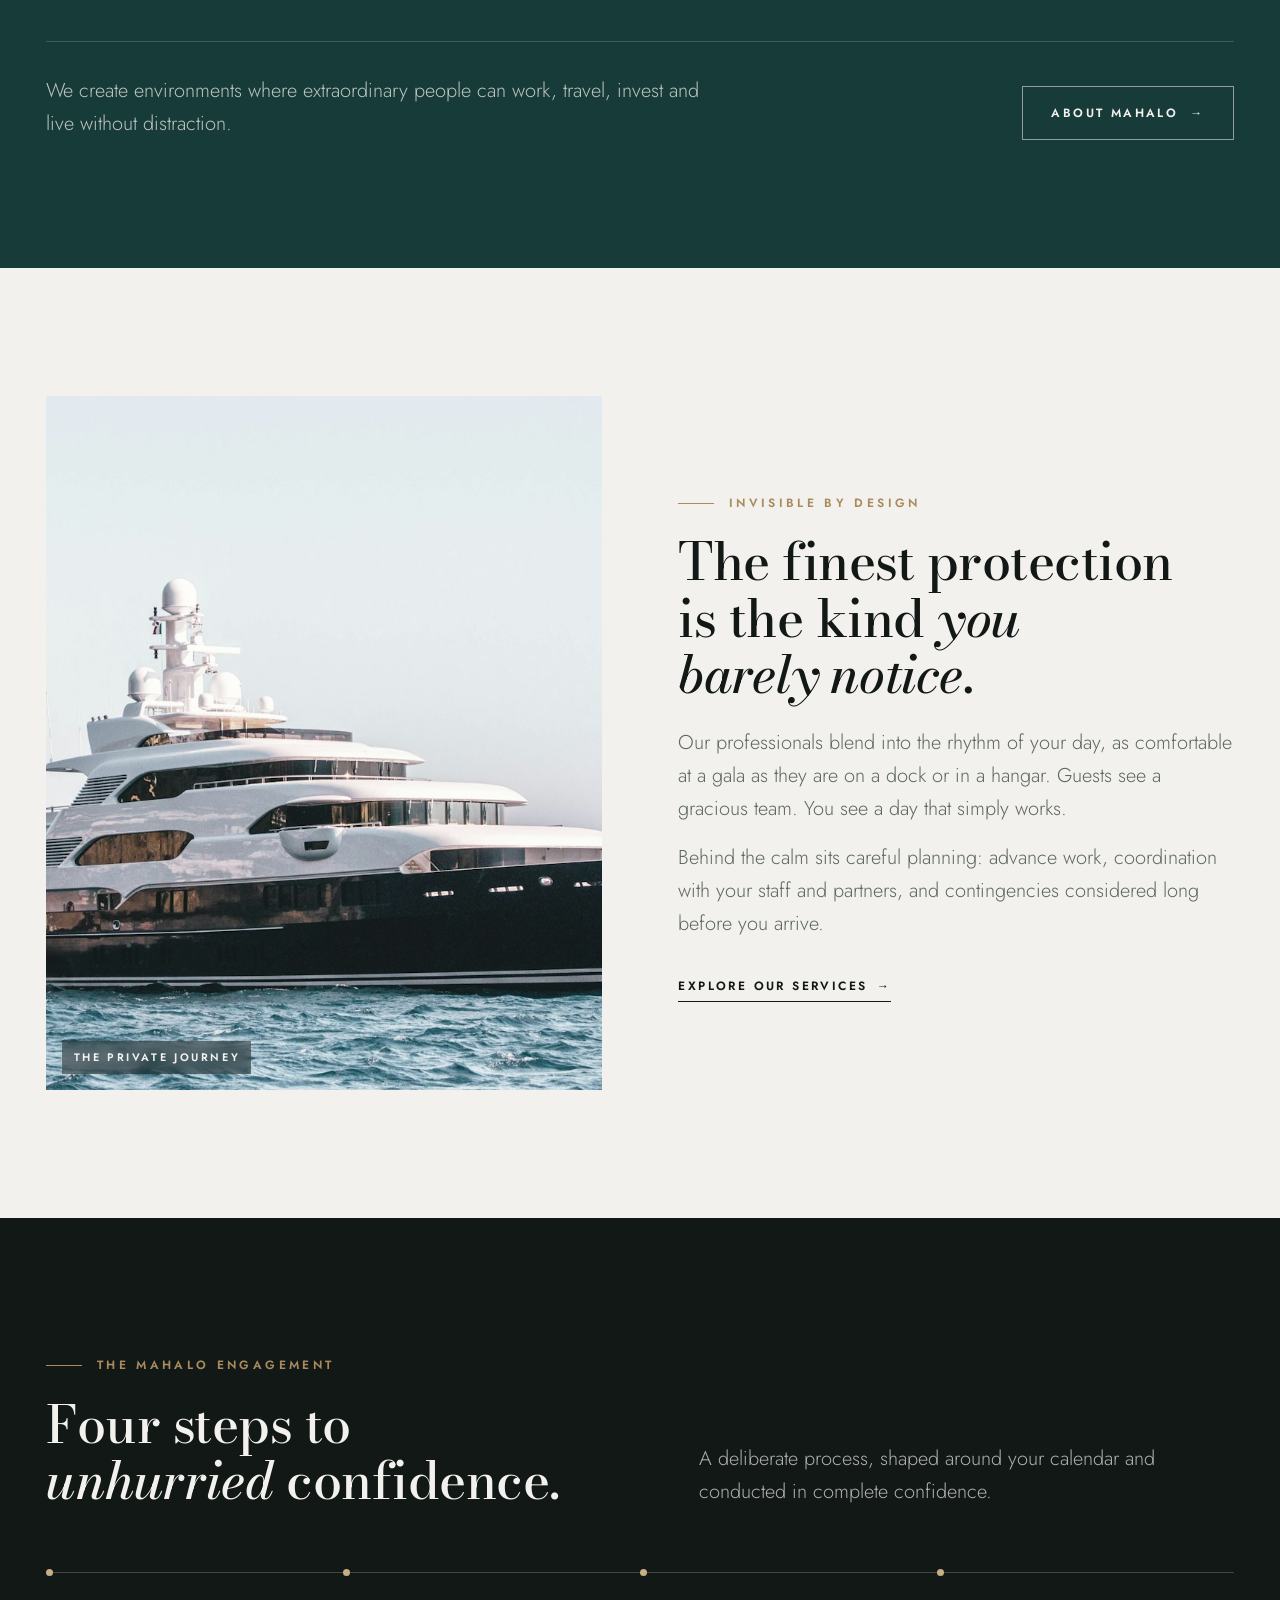
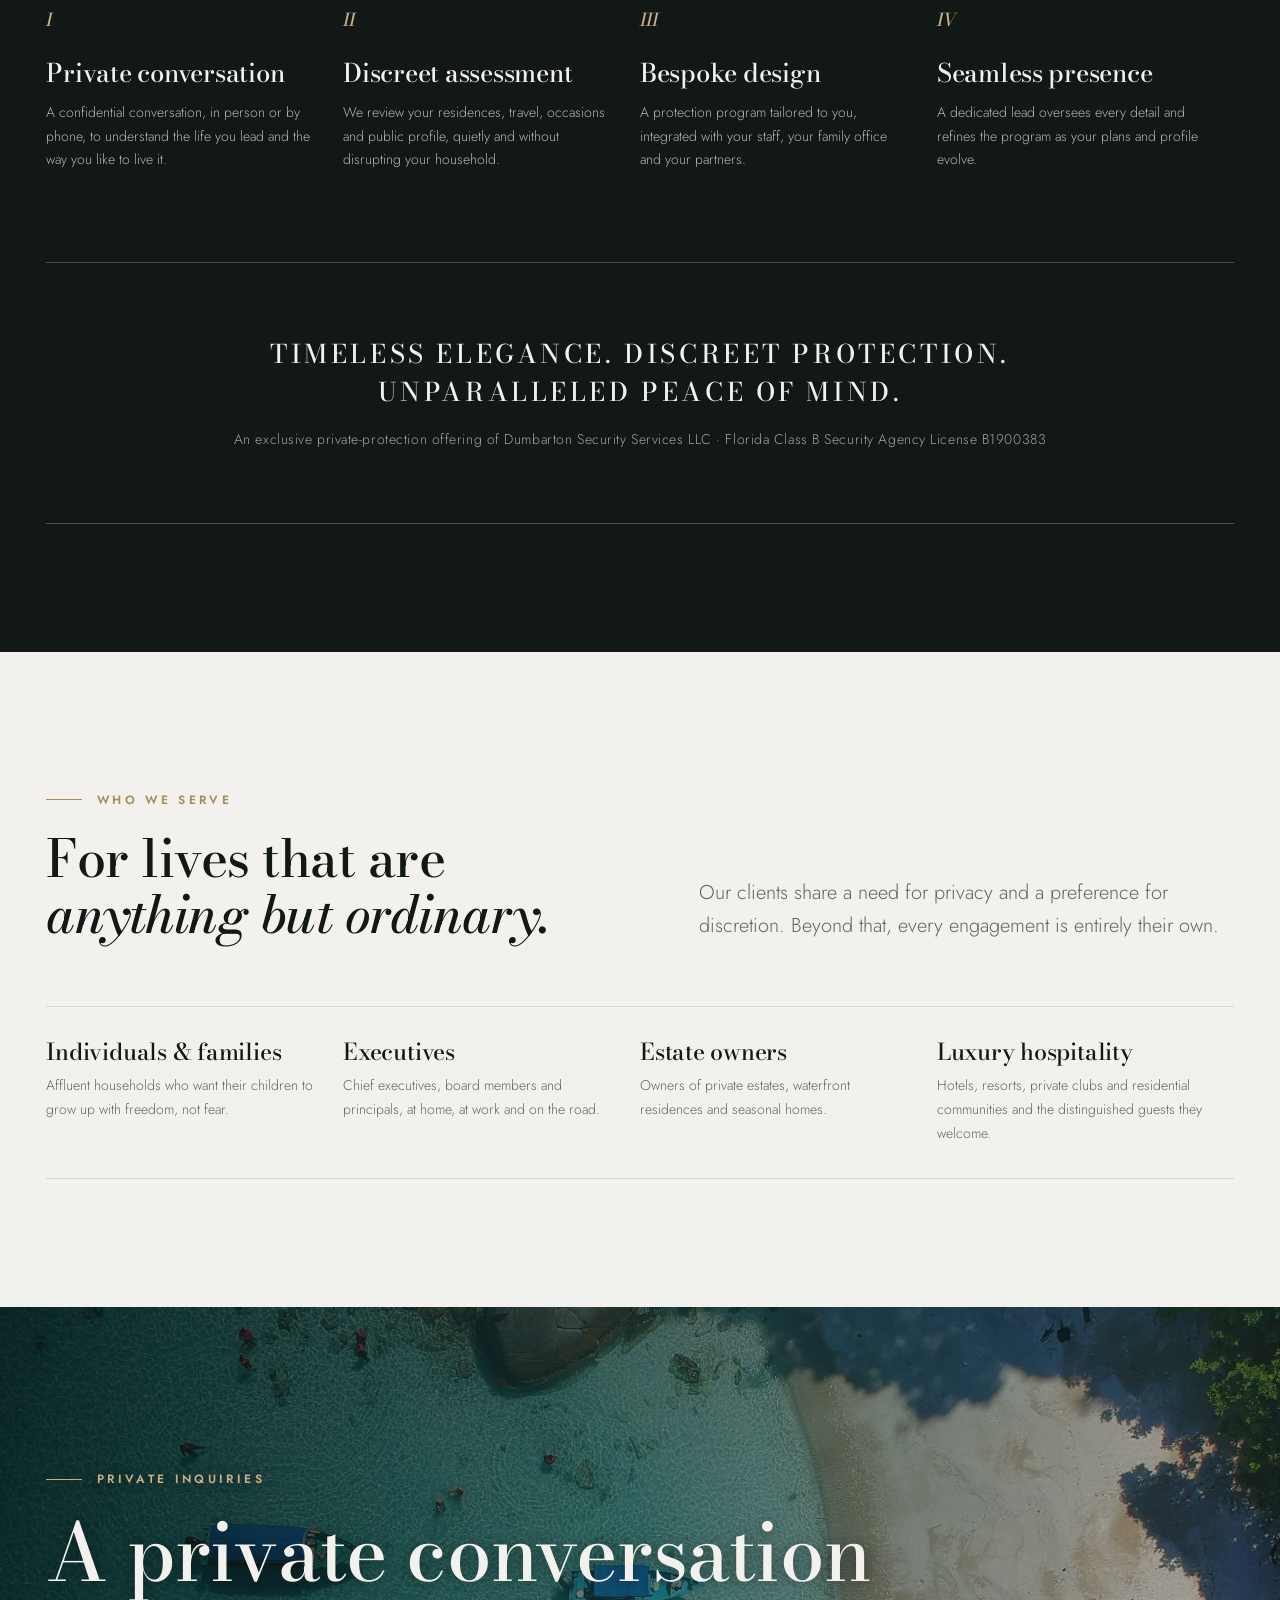
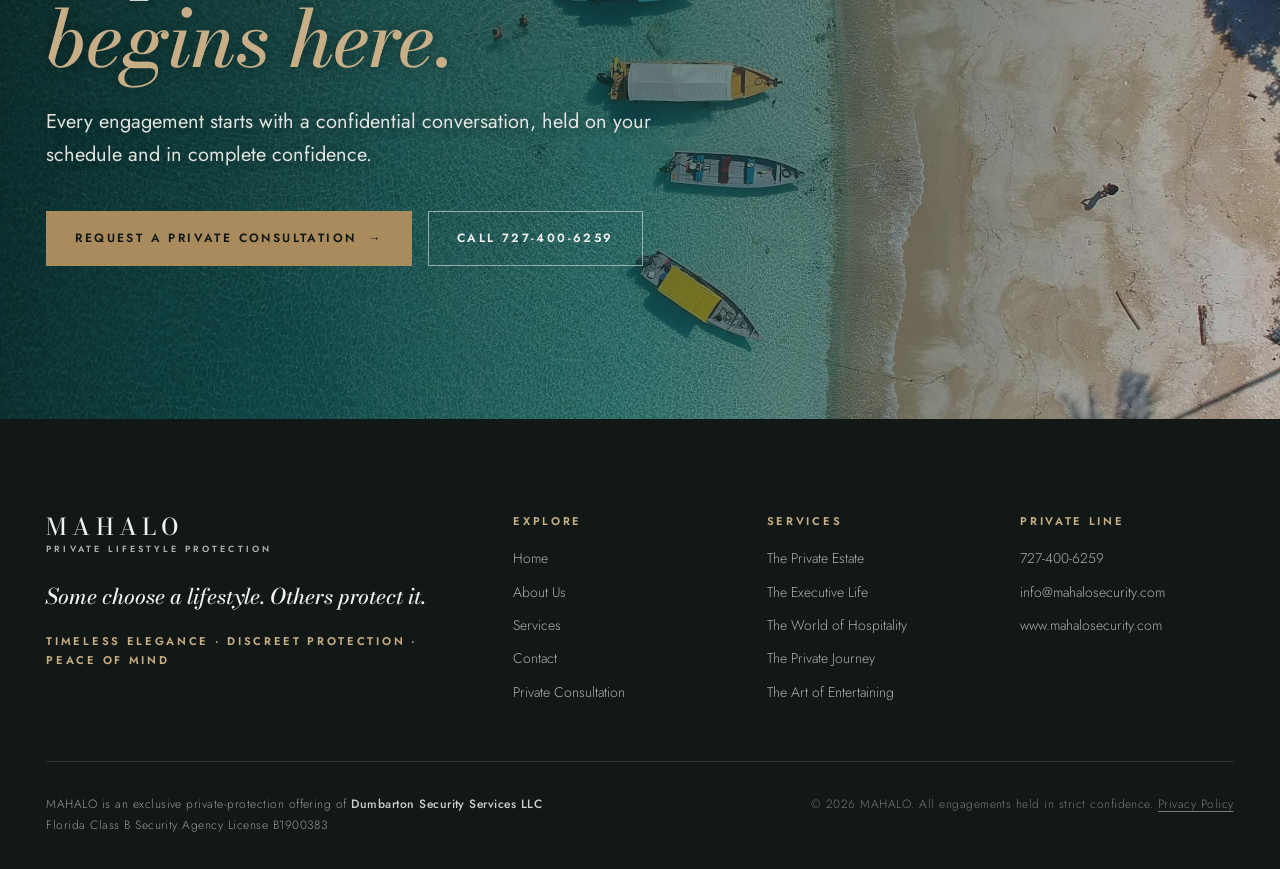
==== commit 528da32c: "Self-host photography, add privacy policy, move logo page out of site Photography - All Unsplash pho" ====
--- a/Site/index.html
+++ b/Site/index.html
@@ -22,7 +22,7 @@
 <link rel="preconnect" href="https://fonts.googleapis.com">
 <link rel="preconnect" href="https://fonts.gstatic.com" crossorigin>
 <link rel="stylesheet" href="https://fonts.googleapis.com/css2?family=Bodoni+Moda:ital,opsz,wght@0,6..96,400..600;1,6..96,400..600&family=Jost:wght@300..600&display=swap">
-<link rel="stylesheet" href="assets/styles.css?v=15">
+<link rel="stylesheet" href="assets/styles.css?v=16">
 <link rel="preload" as="image" href="assets/images/mahalo-estate-sunset-v2.webp">
 <script type="application/ld+json">{"@context": "https://schema.org", "@type": "ProfessionalService", "@id": "https://www.mahalosecurity.com/#mahalo", "name": "MAHALO", "alternateName": "MAHALO Private Lifestyle Protection", "slogan": "Some choose a lifestyle. Others protect it.", "description": "MAHALO provides private lifestyle protection for affluent individuals and families, executives, estate owners and luxury hospitality clients: private estate and family protection, executive protection, luxury hospitality protection, yacht and private aviation travel security, and private event and VIP protection.", "url": "https://www.mahalosecurity.com/", "image": "https://www.mahalosecurity.com/assets/images/mahalo-estate-sunset-share.jpg", "telephone": "+1-727-400-6259", "email": "info@mahalosecurity.com", "knowsAbout": ["Private lifestyle protection", "Executive protection", "Personal security", "Estate security", "Luxury residential protection", "Family protection", "Yacht and maritime security", "Private aviation security", "Travel security", "Private event security", "VIP protection", "Luxury hospitality security"], "parentOrganization": {"@type": "Organization", "@id": "https://www.mahalosecurity.com/#operator", "name": "Dumbarton Security Services LLC", "hasCredential": {"@type": "EducationalOccupationalCredential", "credentialCategory": "license", "name": "Florida Class B Security Agency License", "identifier": "B1900383", "recognizedBy": {"@type": "GovernmentOrganization", "name": "Florida Department of Agriculture and Consumer Services, Division of Licensing"}}}, "hasOfferCatalog": {"@type": "OfferCatalog", "name": "MAHALO private lifestyle protection services", "itemListElement": [{"@type": "Offer", "itemOffered": {"@type": "Service", "name": "The Private Estate", "description": "Private estate, residential and family protection.", "url": "https://www.mahalosecurity.com/estate-protection.html"}}, {"@type": "Offer", "itemOffered": {"@type": "Service", "name": "The Executive Life", "description": "Executive protection and personal security.", "url": "https://www.mahalosecurity.com/executive-protection.html"}}, {"@type": "Offer", "itemOffered": {"@type": "Service", "name": "The World of Hospitality", "description": "Luxury hotels, resorts, private clubs and residential communities.", "url": "https://www.mahalosecurity.com/luxury-hospitality-security.html"}}, {"@type": "Offer", "itemOffered": {"@type": "Service", "name": "The Private Journey", "description": "Yacht, maritime, private aviation and travel security coordination.", "url": "https://www.mahalosecurity.com/yacht-aviation-travel-security.html"}}, {"@type": "Offer", "itemOffered": {"@type": "Service", "name": "The Art of Entertaining", "description": "Private events, VIP protection and exclusive gatherings.", "url": "https://www.mahalosecurity.com/private-event-security.html"}}]}}</script>
 </head>
@@ -99,23 +99,23 @@
     </div>
     <div class="experiences">
       <a class="experience reveal" href="estate-protection.html">
-        <img src="https://images.unsplash.com/photo-1600585154340-be6161a56a0c?auto=format&fit=crop&w=900&q=75" alt="A private residence glowing at dusk beneath a great oak" loading="lazy" decoding="async">
+        <img src="assets/images/private-residence-dusk-900.jpg" alt="A private residence glowing at dusk beneath a great oak" loading="lazy" decoding="async">
         <div class="experience-body"><span>Residence</span><h3>The Private Estate</h3><p>Private estate, residential and family protection.</p><span class="more">Discover</span></div>
       </a>
       <a class="experience reveal" href="executive-protection.html">
-        <img src="https://images.unsplash.com/photo-1474302770737-173ee21bab63?auto=format&fit=crop&w=900&q=75" alt="A private jet on the tarmac at sunset" loading="lazy" decoding="async">
+        <img src="assets/images/private-jet-runway-sunset-900.jpg" alt="A private jet on the tarmac at sunset" loading="lazy" decoding="async">
         <div class="experience-body"><span>Personal</span><h3>The Executive Life</h3><p>Executive protection and personal security.</p><span class="more">Discover</span></div>
       </a>
       <a class="experience reveal" href="luxury-hospitality-security.html">
-        <img src="https://images.unsplash.com/photo-1566073771259-6a8506099945?auto=format&fit=crop&w=900&q=75" alt="A luxury resort pool surrounded by palms" loading="lazy" decoding="async">
+        <img src="assets/images/luxury-resort-pool-palms-900.jpg" alt="A luxury resort pool surrounded by palms" loading="lazy" decoding="async">
         <div class="experience-body"><span>Hospitality</span><h3>The World of Hospitality</h3><p>Luxury hotels, resorts, private clubs and residential communities.</p><span class="more">Discover</span></div>
       </a>
       <a class="experience reveal" href="yacht-aviation-travel-security.html">
-        <img src="https://images.unsplash.com/photo-1567899378494-47b22a2ae96a?auto=format&fit=crop&w=900&q=75" alt="A superyacht at anchor in turquoise water" loading="lazy" decoding="async">
+        <img src="assets/images/superyacht-at-anchor-900.jpg" alt="A superyacht at anchor in turquoise water" loading="lazy" decoding="async">
         <div class="experience-body"><span>Travel</span><h3>The Private Journey</h3><p>Yacht, maritime, private aviation and travel security coordination.</p><span class="more">Discover</span></div>
       </a>
       <a class="experience reveal" href="private-event-security.html">
-        <img src="https://images.unsplash.com/photo-1519167758481-83f550bb49b3?auto=format&fit=crop&w=900&q=75" alt="A candlelit table set for a private celebration" loading="lazy" decoding="async">
+        <img src="assets/images/private-celebration-ballroom-900.jpg" alt="A candlelit table set for a private celebration" loading="lazy" decoding="async">
         <div class="experience-body"><span>Occasions</span><h3>The Art of Entertaining</h3><p>Private events, VIP protection and exclusive gatherings.</p><span class="more">Discover</span></div>
       </a>
     </div>
@@ -137,7 +137,7 @@
 <section class="section">
   <div class="wrap split">
     <figure class="split-media reveal" style="margin:0">
-      <img src="https://images.unsplash.com/photo-1569263979104-865ab7cd8d13?auto=format&fit=crop&w=1400&q=75" alt="A superyacht cruising along a sunlit coast" loading="lazy" decoding="async">
+      <img src="assets/images/superyacht-cruising-coast-1400.jpg" alt="A superyacht cruising along a sunlit coast" loading="lazy" decoding="async">
       <figcaption>The Private Journey</figcaption>
     </figure>
     <div class="split-body reveal">
@@ -191,7 +191,7 @@
 </section>
 
 <section class="cta-band" aria-labelledby="cta-title">
-  <img src="https://images.unsplash.com/photo-1506929562872-bb421503ef21?auto=format&fit=crop&w=2000&q=75" alt="" loading="lazy" decoding="async">
+  <img src="assets/images/boats-turquoise-water-aerial-2400.jpg" srcset="assets/images/boats-turquoise-water-aerial-1200.jpg 1200w, assets/images/boats-turquoise-water-aerial-2400.jpg 2400w" sizes="100vw" alt="" loading="lazy" decoding="async">
   <div class="wrap">
     <span class="eyebrow">Private inquiries</span>
     <h2 id="cta-title">A private conversation <em>begins here.</em></h2>
@@ -246,10 +246,10 @@
     </div>
     <div class="footer-bottom">
       <p class="license">MAHALO is an exclusive private-protection offering of <strong>Dumbarton Security Services LLC</strong><br>Florida Class B Security Agency License B1900383</p>
-      <span>&copy; <span id="year">2026</span> MAHALO. All engagements held in strict confidence.</span>
+      <span>&copy; <span id="year">2026</span> MAHALO. All engagements held in strict confidence. <a href="privacy.html">Privacy Policy</a></span>
     </div>
   </div>
 </footer>
-<script src="assets/main.js?v=15"></script>
+<script src="assets/main.js?v=16"></script>
 </body>
 </html>
--- a/Site/assets/styles.css
+++ b/Site/assets/styles.css
@@ -1435,3 +1435,16 @@
   /* Phones: one call to action keeps the headline clear of the yacht; the consultation button lives in the menu */
   .hero--home .hero-actions .btn--ghost-light { display: none; }
 }
+
+/* Long-form text pages (privacy policy) */
+.prose { max-width: 46rem; }
+.prose h1 { font-size: var(--t-3xl); margin-block: 1.25rem 0.75rem; }
+.prose .updated { font-size: var(--t-sm); color: var(--stone); margin-bottom: 2.5rem; }
+.prose h2 { font-size: clamp(1.4rem, 1.1rem + 1vw, 1.9rem); margin-block: 2.75rem 1rem; }
+.prose p, .prose li { color: var(--basalt); line-height: 1.8; }
+.prose p + p { margin-top: 1rem; }
+.prose ul { margin: 1rem 0 0; padding-left: 1.25rem; display: grid; gap: 0.5rem; }
+.prose li::marker { color: var(--brass); }
+.prose a { color: var(--lagoon-2); text-underline-offset: 3px; }
+.footer-bottom a { color: inherit; text-underline-offset: 3px; }
+.form-foot small a { color: inherit; text-underline-offset: 2px; }
